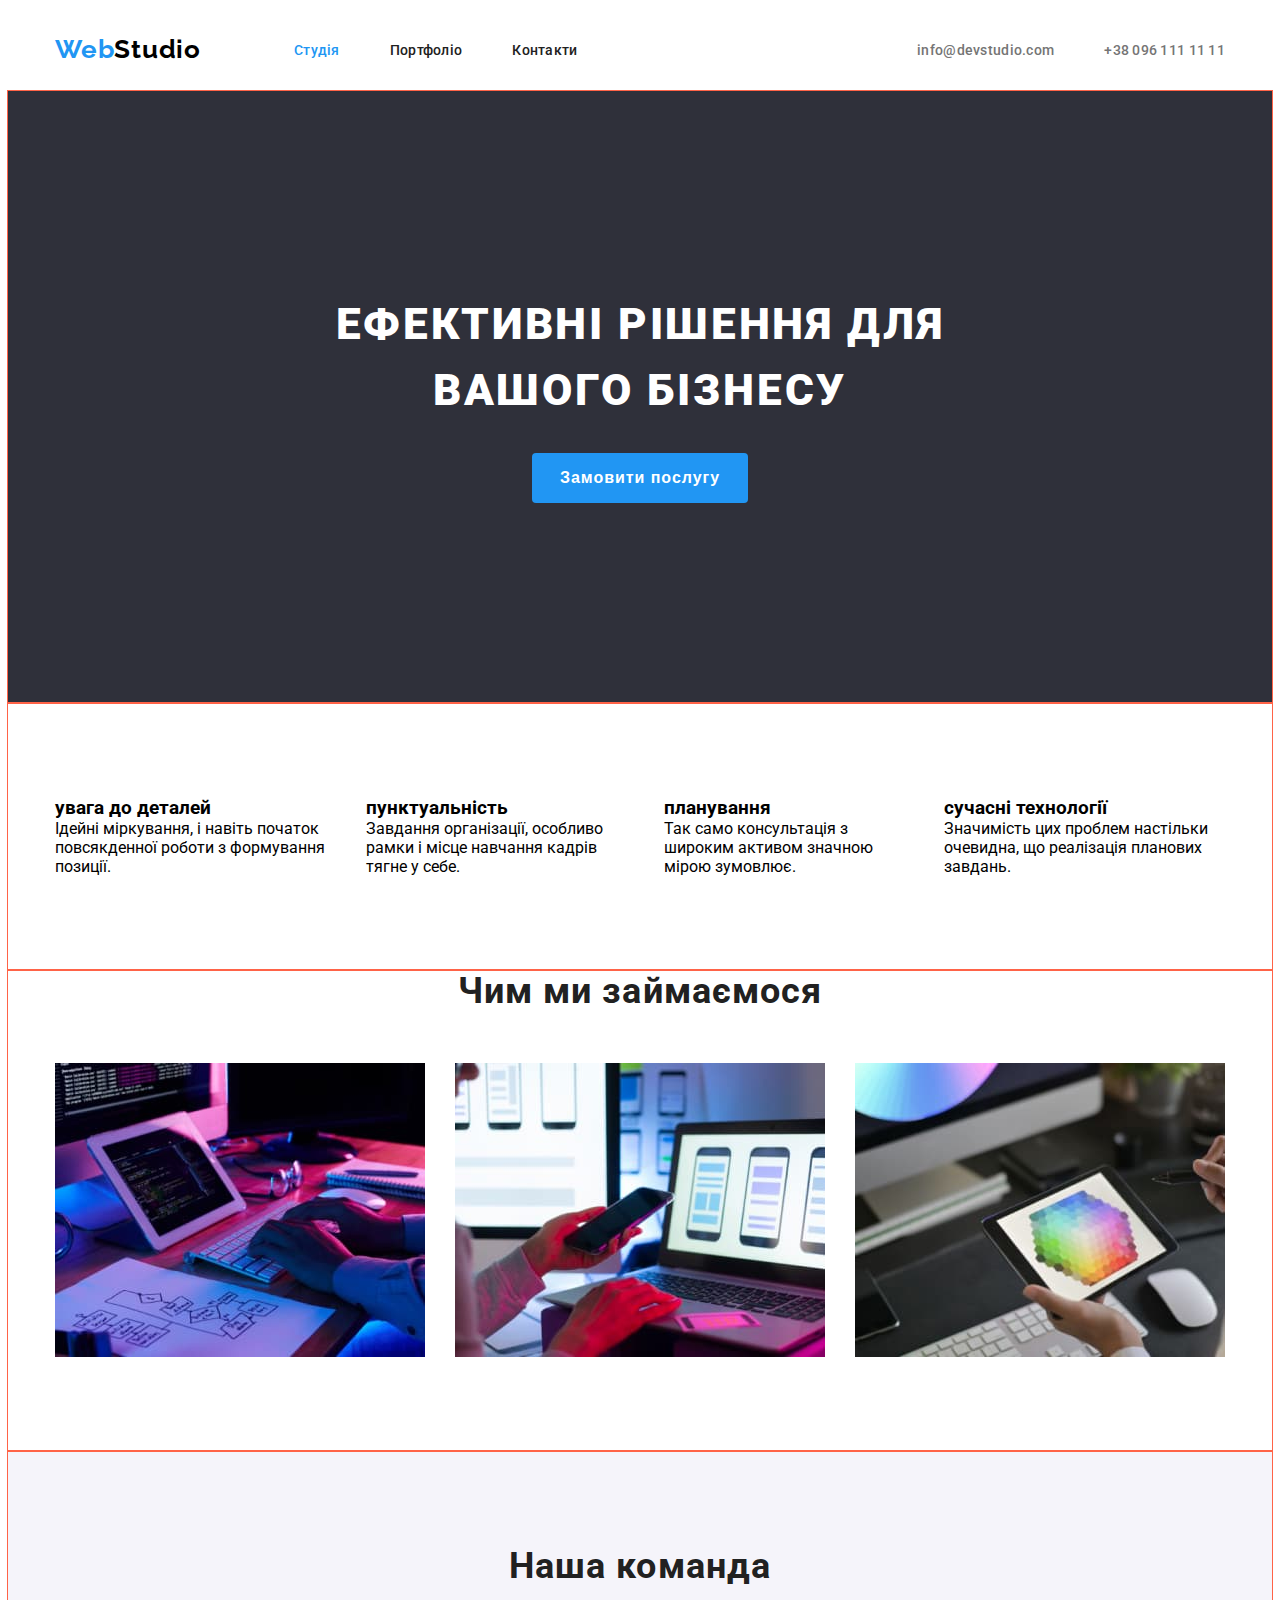
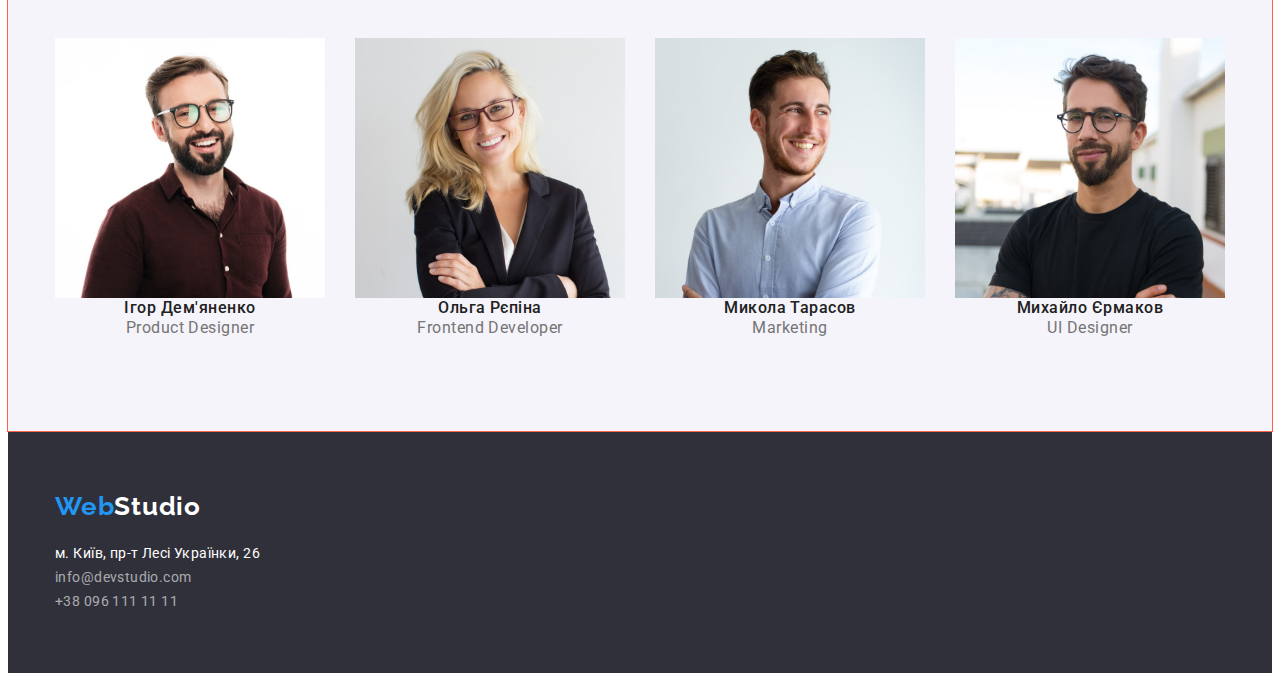
==== index.html @ 8aa102b3 "first" ====
<!DOCTYPE html>
<html lang="uk">
  <head>
    <meta charset="UTF-8" />
    <meta http-equiv="X-UA-Compatible" content="IE=edge" />
    <meta name="viewport" content="width=device-width, initial-scale=1.0" />
    <title>Studio</title>
    <style>
      @import url('https://fonts.googleapis.com/css2?family=Raleway:wght@700&family=Roboto:wght@400;500;700;900&display=swap');
    </style>
    <link rel="stylesheet" href="./css/style.css" />
  </head>
  <body>
    <header>
      <div class="container upper-flex-container">
        <nav class="navigation">
          <a class="logo-header" href="./test.html" lang="en"
            ><span class="logo-nav">Web</span>Studio</a
          >
          <ul class="nav-list">
            <li class="nav-items"><a class="nav-link active" href="./test.html">Студія</a></li>
            <li class="nav-items"><a class="nav-link" href="./portfolio.html">Портфоліо</a></li>
            <li class="nav-items"><a class="nav-link" href="">Контакти</a></li>
          </ul>
        </nav>

        <address class="addres-upper">
          <ul class="addres-list-upper">
            <li class="addres-items-upper">
              <a class="addres-link-upper" href="mailto:info@devstudio.com">info@devstudio.com</a>
            </li>
            <li class="addres-items-upper">
              <a class="addres-link-upper" href="tel:+380961111111">+38 096 111 11 11</a>
            </li>
          </ul>
        </address>
      </div>
    </header>

    <!-- HERO -->
    <main>
      <section class="section-hero">
        <div class="container">
          <h1 class="hero-title">Ефективні рішення для вашого бізнесу</h1>
          <button class="hero-btn" type="button">Замовити послугу</button>
        </div>
      </section>

      <!-- BENEFITS -->
      <section class="section-benefits">
        <div class="container">
          <h2 class="hidden-title">наші переваги</h2>
          <ul class="benefits-list">
            <li class="benefits-items">
              <h3 class="benefits-header">увага до деталей</h3>
              <p class="benfits-txt">
                Ідейні міркування, і навіть початок повсякденної роботи з формування позиції.
              </p>
            </li>
            <li class="benefits-items">
              <h3 class="benefits-header">пунктуальність</h3>
              <p class="benfits-txt">
                Завдання організації, особливо рамки і місце навчання кадрів тягне у себе.
              </p>
            </li>
            <li class="benefits-items">
              <h3 class="benefits-header">планування</h3>
              <p class="benfits-txt">
                Так само консультація з широким активом значною мірою зумовлює.
              </p>
            </li>
            <li class="benefits-items">
              <h3 class="benefits-header">сучасні технології</h3>
              <p class="benfits-txt">
                Значимість цих проблем настільки очевидна, що реалізація планових завдань.
              </p>
            </li>
          </ul>
        </div>
      </section>

      <!-- ACTIVITY -->
      <section class="section-activity">
        <div class="container">
          <h2 class="activity-header">Чим ми займаємося</h2>
          <ul class="activity-list">
            <li class="activity-items">
              <img class="activity-img" src="./img/pic1.1.jpg" alt="keyboard" width="370" />
            </li>
            <li class="activity-items">
              <img class="activity-img" src="./img/pic2.1.jpg" alt="phone" width="370" />
            </li>
            <li class="activity-items">
              <img class="activity-img" src="./img/pic3.1.jpg" alt="tablet" width="370" />
            </li>
          </ul>
        </div>
      </section>

      <!-- TEAM -->
      <section class="section-team">
        <div class="container">
          <h2 class="team-header">Наша команда</h2>
          <ul class="team-list">
            <li class="team-items">
              <img class="team-img" src="./img/human1.jpg" alt="Product Designer" width="270" />
              <h3 class="team-subheader">Ігор Дем'яненко</h3>
              <p class="team-txt" lang="en">Product Designer</p>
            </li>
            <li class="team-items">
              <img class="team-img" src="./img/human2.jpg" alt="Frontend Developer" width="270" />
              <h3 class="team-subheader">Ольга Рєпіна</h3>
              <p class="team-txt" lang="en">Frontend Developer</p>
            </li>
            <li class="team-items">
              <img class="team-img" src="./img/human3.jpg" alt="Marketing" width="270" />
              <h3 class="team-subheader">Микола Тарасов</h3>
              <p class="team-txt" lang="en">Marketing</p>
            </li>
            <li class="team-items">
              <img class="team-img" src="./img/human4.jpg" alt="UI Designer" width="270" />
              <h3 class="team-subheader">Михайло Єрмаков</h3>
              <p class="team-txt" lang="en">UI Designer</p>
            </li>
          </ul>
        </div>
      </section>
    </main>
    
    <!-- FOOTER -->
    <footer class="footer">
      <div class="container">
        <a class="logo-footer" href="./index.html" lang="en"
          ><span class="logo-lower">Web</span>Studio</a
        >
        <address class="footer-addres">
          <p class="footer-addres-lower">м. Київ, пр-т Лесі Українки, 26</p>
          <ul class="footer-addres-list">
            <li class="footer-addres-items">
              <a class="footer-addres-link" href="mailto:info@devstudio.com">info@devstudio.com</a>
            </li>
            <li class="footer-addres-items">
              <a class="footer-addres-link" href="tel:+380961111111">+38 096 111 11 11</a>
            </li>
          </ul>
        </address>
      </div>
    </footer>
  </body>
</html>
---- css/style.css ----
html {
    box-sizing: border-box;
}
*,
*::before,
*::after {
    box-sizing: border-box;
}
h1,h2,h3,h4,h5,h6,p {
    margin: 0;
}


body {
    font-family: Roboto, sans-serif;
    font-style: normal;

}

ul {
    list-style-type: none;
    margin: 0;
    padding: 0;
}
button {
    margin: 0;
    padding: 0;
}
section {
    outline: 1px solid tomato;
}


:root {
    --main-color: #2196F3;
    --upper-logo-color: #000000;
    --sub-text-color: #757575;
    --main-text-color: #212121;
    --bg-main-color: #2F303A;
    --footer-addres-color: rgba(255, 255, 255, 0.6);
    --white-main-color: #ffffff;
    --bg-team-color: #F5F4FA;
}


.container {
    width: 1200px;
    padding-right: 15px;
    padding-left: 15px;
    margin-left: auto;
    margin-right: auto;
}


.hidden-title {
    position: absolute;
    width: 1px;
    height: 1px;
    margin: -1px;
    border: 0;
    padding: 0;
    white-space: nowrap;
    clip-path: inset(100%);
    clip: rect(0 0 0 0);
    overflow: hidden;
}

/* HEADER */
.logo-header {
    font-family: Raleway, sans-serif;
    font-style: normal;
    font-weight: 700;
    font-size: 26px;
    line-height: 1.2;
    letter-spacing: 0.03em;
    color: var(--upper-logo-color);
    text-decoration: none;
}
.logo-nav {
    font-family: Raleway, sans-serif;
    color: var(--main-color);
}

.upper-flex-container {
    display: flex;
    align-items: center;
}

.navigation {
    display: flex;
    align-items: center;
}

.nav-list {
    margin-left: 93px;
    display: flex;
    gap: 50px;
}
.nav-items {
    padding-top: 32px;
    padding-bottom: 32px;
}
.nav-link {
    text-decoration: none;
    margin: 0;
    font-weight: 500;
    font-size: 14px;
    line-height: 1.2;
    letter-spacing: 0.02em;
    color: var(--main-text-color);
}
.nav-link:focus,
.nav-link:hover {
    color: var(--main-color);
}
.active {
    color: var(--main-color);
}

.addres-upper {
    margin-left: auto;
}
.addres-list-upper {
    display: flex;
    gap: 50px;
}
.addres-items-upper{
    padding-top: 32px;
    padding-bottom: 32px;
}
.addres-link-upper {
    text-decoration: none;
    font-style: normal;
    font-weight: 500;
    font-size: 14px;
    line-height: 1.2;
    letter-spacing: 0.02em;
    color: var(--sub-text-color);
}
.addres-link-upper:focus,
.addres-link-upper:hover{
    color: var(--main-color);
}

/* HERO */
.section-hero {
    padding-top: 200px;
    padding-bottom: 200px;
    text-align: center;
    background: var(--bg-main-color);
}
.hero-title {
    margin-left: auto;
    margin-right: auto;
    margin-bottom: 30px;
    width: 696px;
    font-weight: 900;
    font-size: 44px;
    line-height: 1.5;
    letter-spacing: 0.06em;
    text-transform: uppercase;
    color: var(--white-main-color);
}
.hero-btn:focus,
.hero-btn {
    width: 216px;
    height: 50px;
    background-color: var(--main-color);
    color: var(--white-main-color);
    font-weight: 700;
    font-size: 16px;
    line-height: 1.8;
    letter-spacing: 0.06em;
    border-radius: 4px;
    cursor: pointer;
    border: none;
}

/* benefits */
.section-benefits {
    padding-top: 94px;
    padding-bottom: 94px;
}
.benefits-list {
    display: flex;
    gap: 30px ;
}

/* activity */
.section-activity {
    padding-bottom: 94px;
    text-align: center;
}
.activity-header {
    margin-bottom: 50px;
    font-weight: 700;
    font-size: 36px;
    line-height: 1.2;
    letter-spacing: 0.03em;
    color: var(--main-text-color);
}
.activity-list {
    display: flex;
    gap: 30px;
}
.activity-img{
    display: block;
    width: 100%;
    height: auto;
}


/* team */
.section-team {
    padding-top: 94px;
    padding-bottom: 94px;
    background-color: var(--bg-team-color);
}
.team-header {
    margin-bottom: 50px;
    text-align: center;
    font-weight: 700;
    font-size: 36px;
    line-height: 1.2;
    letter-spacing: 0.03em;
    color: var(--main-text-color);
}
.team-list {
    display: flex;
    gap: 30px;
}
.team-items {
    text-align: center;
}
.team-subheader {
    font-weight: 500;
    font-size: 16px;
    line-height: 1.2;
    letter-spacing: 0.03em;
    color: var(--main-text-color);
}
.team-txt {
    font-weight: 400;
    font-size: 16px;
    line-height: 1.2;
    letter-spacing: 0.03em;
    color: var(--sub-text-color);
}
.team-img {
    display: block;
    width: 100%;
    height: auto;
}

/* footer */
.footer {
    padding-top: 60px;
    padding-bottom: 60px;
    background: var(--bg-main-color);
}
.logo-footer {
    display: inline-block;
    margin-bottom: 20px;
    font-family: Raleway, sans-serif;
    font-style: normal;
    font-weight: 700;
    font-size: 26px;
    line-height: 1.2;
    letter-spacing: 0.03em;
    color: var(--white-main-color);
    text-decoration: none;
}
.logo-lower {
    font-family: Raleway, sans-serif;
    color: var(--main-color);
}
.footer-addres-lower {
    font-style: normal;
    font-weight: 400;
    font-size: 14px;
    line-height: 1.7;
    letter-spacing: 0.03em;
    color: var(--white-main-color);
}
.footer-addres-lower:focus
.footer-addres-lower:hover{
    color: var(--main-color);
}

.footer-addres-link {
    font-style: normal;
    text-decoration: none;
    font-weight: 400;
    font-size: 14px;
    line-height: 1.7;
    letter-spacing: 0.03em;
    color: var(--footer-addres-color);
}
.footer-addres-link:focus,
.footer-addres-link:hover{
    color: var(--main-color);
}


/* PORTFOLIO */
.section-portfolio {
    padding-top: 94px;
    padding-bottom: 94px;
}
/* BTN */
.btn-list {
    margin-bottom: 34px;
    display: flex;
    justify-content: center;
    gap: 8px;
}
.btn {
    padding: 6px 22px 6px 22px;
    background: var(--bg-team-color);
    border-radius: 4px;
    border: none;
    cursor: pointer;
    font-weight: 500;
    font-size: 16px;
    line-height: 1.6;
    text-align: center;
    letter-spacing: 0.03em;
    color: var(--main-text-color);
}
.btn:focus,
.btn:hover {
    background: var(--main-color);
    color: var(--white-main-color);
}
/* CARDS */
.cards-list {
    display: flex;
    gap: 30px;
    flex-wrap: wrap;
}
.cards-items {
    text-align: center;
    width: 370px;
}
.cards-img {
    display: block;
    width: 100%;
    height: auto;
}
.cards-header {
    font-weight: 700;
    font-size: 18px;
    line-height: 2;
    letter-spacing: 0.06em;
    color: var(--main-text-color)
}
.cards-txt {
    font-weight: 400;
    font-size: 16px;
    line-height: 1.8;
    letter-spacing: 0.03em;
    color: var(--sub-text-color);
}
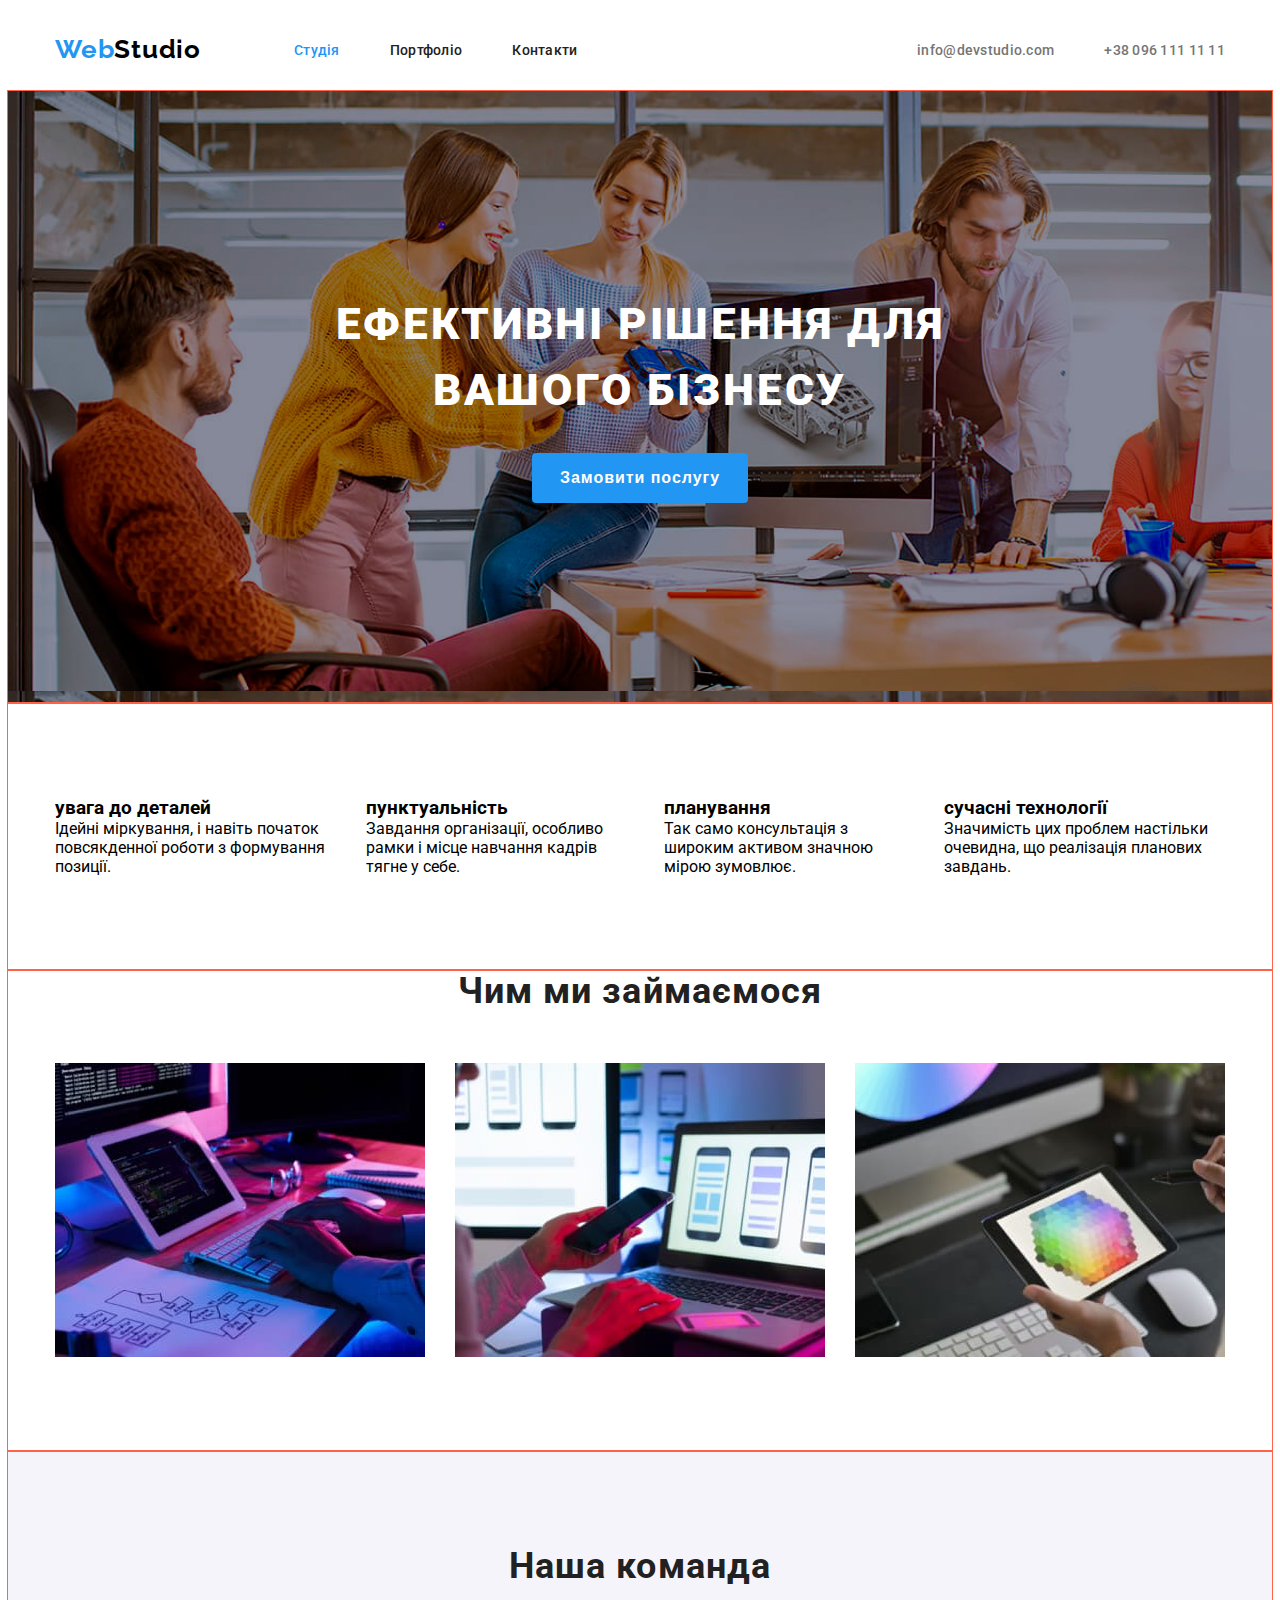
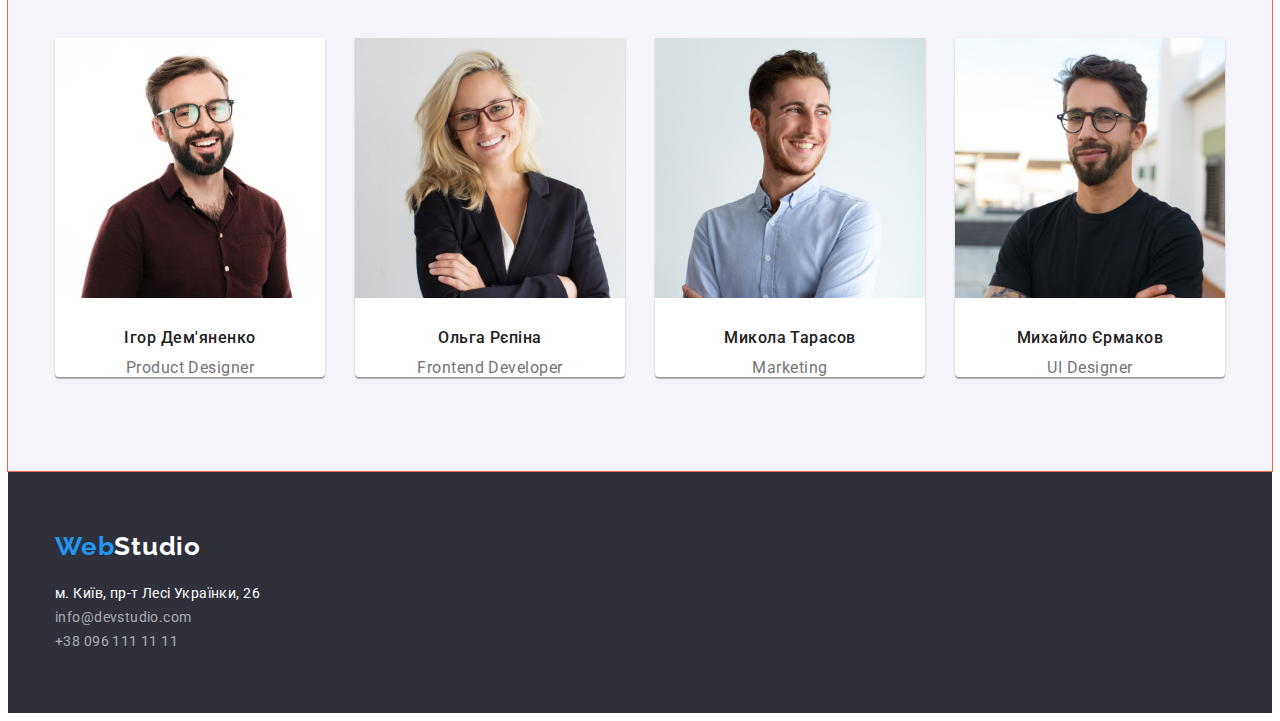
==== commit 6a9c5162: "wrapper" ====
--- a/index.html
+++ b/index.html
@@ -104,29 +104,37 @@
           <ul class="team-list">
             <li class="team-items">
               <img class="team-img" src="./img/human1.jpg" alt="Product Designer" width="270" />
-              <h3 class="team-subheader">Ігор Дем'яненко</h3>
-              <p class="team-txt" lang="en">Product Designer</p>
+              <div class="team-wrapper">
+                <h3 class="team-subheader">Ігор Дем'яненко</h3>
+                <p class="team-txt" lang="en">Product Designer</p>
+              </div>
             </li>
             <li class="team-items">
               <img class="team-img" src="./img/human2.jpg" alt="Frontend Developer" width="270" />
-              <h3 class="team-subheader">Ольга Рєпіна</h3>
-              <p class="team-txt" lang="en">Frontend Developer</p>
+              <div class="team-wrapper">
+                <h3 class="team-subheader">Ольга Рєпіна</h3>
+                <p class="team-txt" lang="en">Frontend Developer</p>
+              </div>
             </li>
             <li class="team-items">
               <img class="team-img" src="./img/human3.jpg" alt="Marketing" width="270" />
-              <h3 class="team-subheader">Микола Тарасов</h3>
-              <p class="team-txt" lang="en">Marketing</p>
+              <div class="team-wrapper">
+                <h3 class="team-subheader">Микола Тарасов</h3>
+                <p class="team-txt" lang="en">Marketing</p>
+              </div>
             </li>
             <li class="team-items">
               <img class="team-img" src="./img/human4.jpg" alt="UI Designer" width="270" />
-              <h3 class="team-subheader">Михайло Єрмаков</h3>
-              <p class="team-txt" lang="en">UI Designer</p>
+              <div class="team-wrapper">
+                <h3 class="team-subheader">Михайло Єрмаков</h3>
+                <p class="team-txt" lang="en">UI Designer</p>
+              </div>
             </li>
           </ul>
         </div>
       </section>
     </main>
-    
+
     <!-- FOOTER -->
     <footer class="footer">
       <div class="container">
--- a/css/style.css
+++ b/css/style.css
@@ -40,6 +40,7 @@
     --footer-addres-color: rgba(255, 255, 255, 0.6);
     --white-main-color: #ffffff;
     --bg-team-color: #F5F4FA;
+    --hero-bg-color: #C4C4C4;
 }
 
 
@@ -147,7 +148,8 @@
     padding-top: 200px;
     padding-bottom: 200px;
     text-align: center;
-    background: var(--bg-main-color);
+    background: url(../img/mainBg.jpg);
+    background-color: var(--hero-bg-color);
 }
 .hero-title {
     margin-left: auto;
@@ -229,8 +231,16 @@
     display: flex;
     gap: 30px;
 }
+.team-wrapper {
+    padding-top: 30px;
+}
 .team-items {
-    text-align: center;
+    border-radius: 0px 0px 4px 4px;
+    box-shadow: 0px 1px 3px rgba(0, 0, 0, 0.12),
+    0px 1px 1px rgba(0, 0, 0, 0.14),
+    0px 2px 1px rgba(0, 0, 0, 0.2);
+    text-align: center;
+    background: var(--white-main-color);
 }
 .team-subheader {
     font-weight: 500;
@@ -240,6 +250,7 @@
     color: var(--main-text-color);
 }
 .team-txt {
+    margin-top: 10px;
     font-weight: 400;
     font-size: 16px;
     line-height: 1.2;
@@ -339,8 +350,12 @@
     flex-wrap: wrap;
 }
 .cards-items {
+    border: 1px solid #EEEEEE;
     text-align: center;
     width: 370px;
+}
+.cards-wrapper {
+    padding-top: 20px;
 }
 .cards-img {
     display: block;
@@ -355,6 +370,7 @@
     color: var(--main-text-color)
 }
 .cards-txt {
+    margin-top: 4px;
     font-weight: 400;
     font-size: 16px;
     line-height: 1.8;
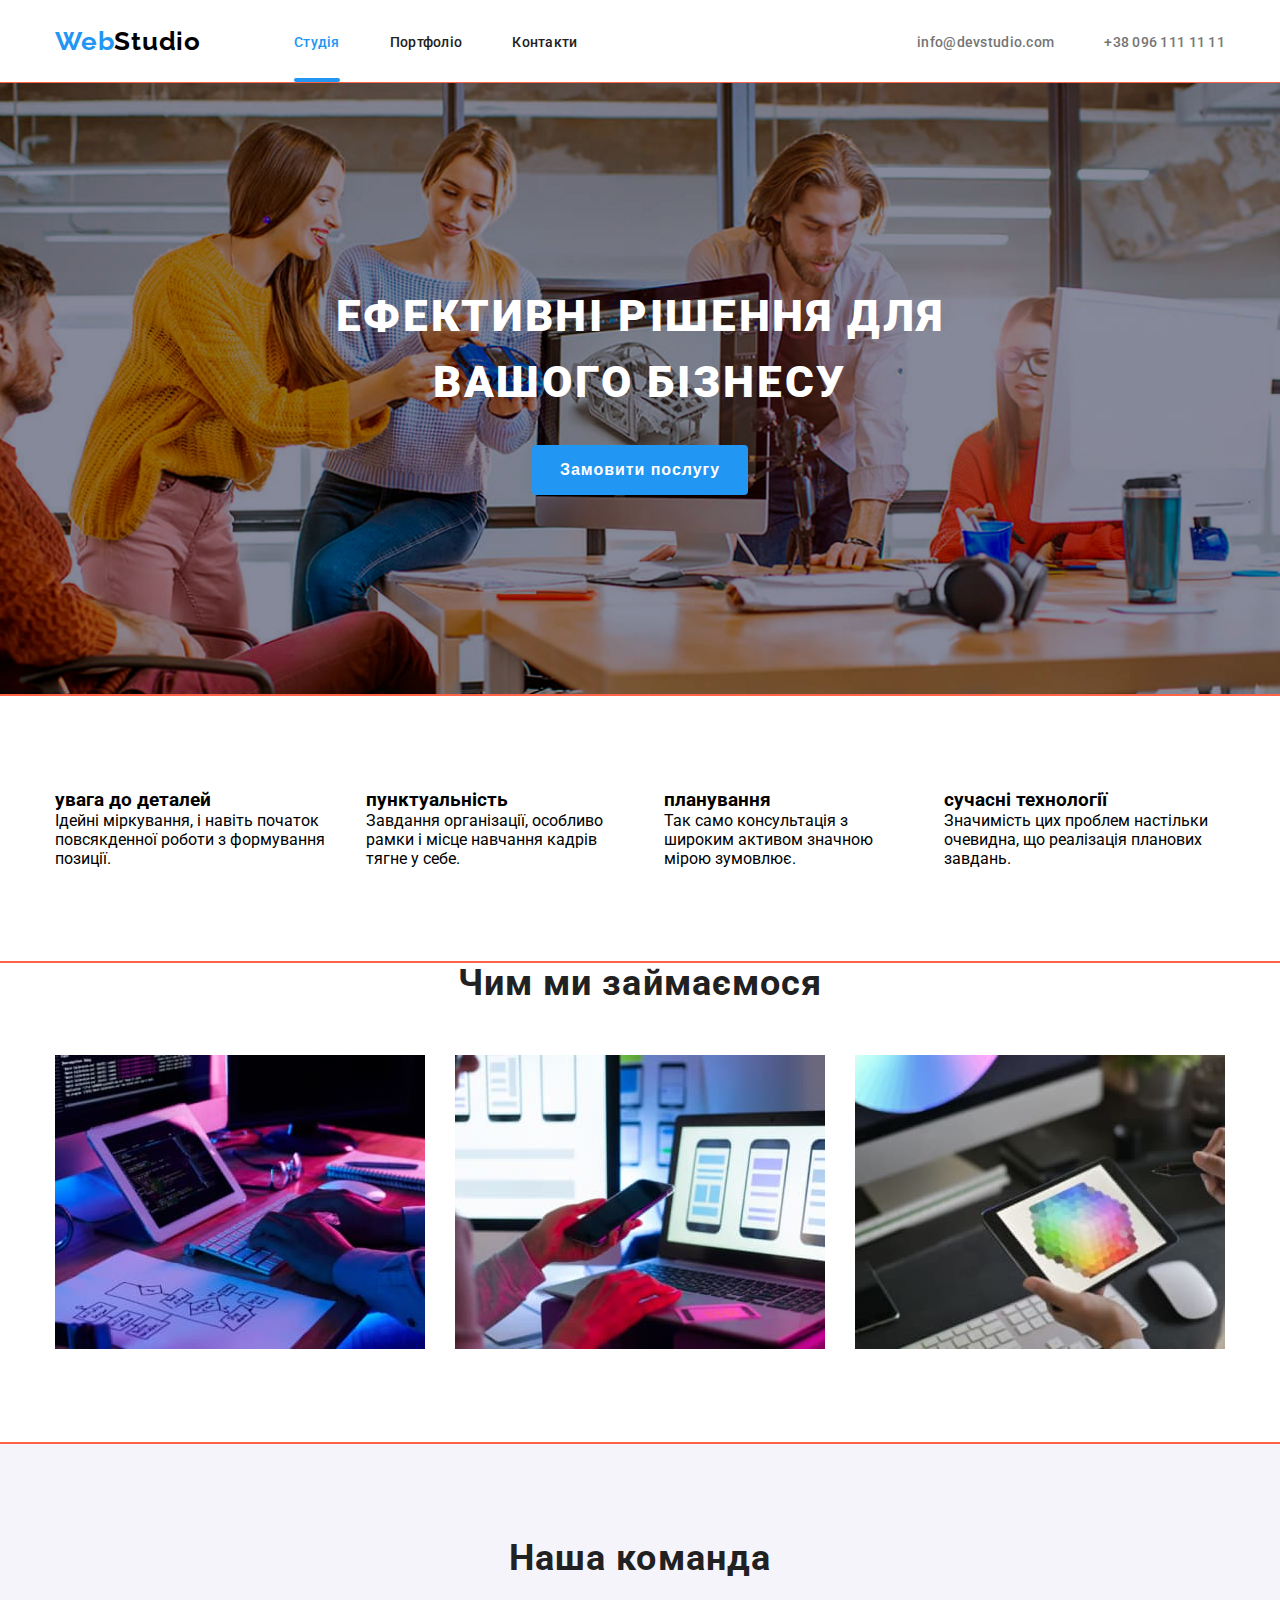
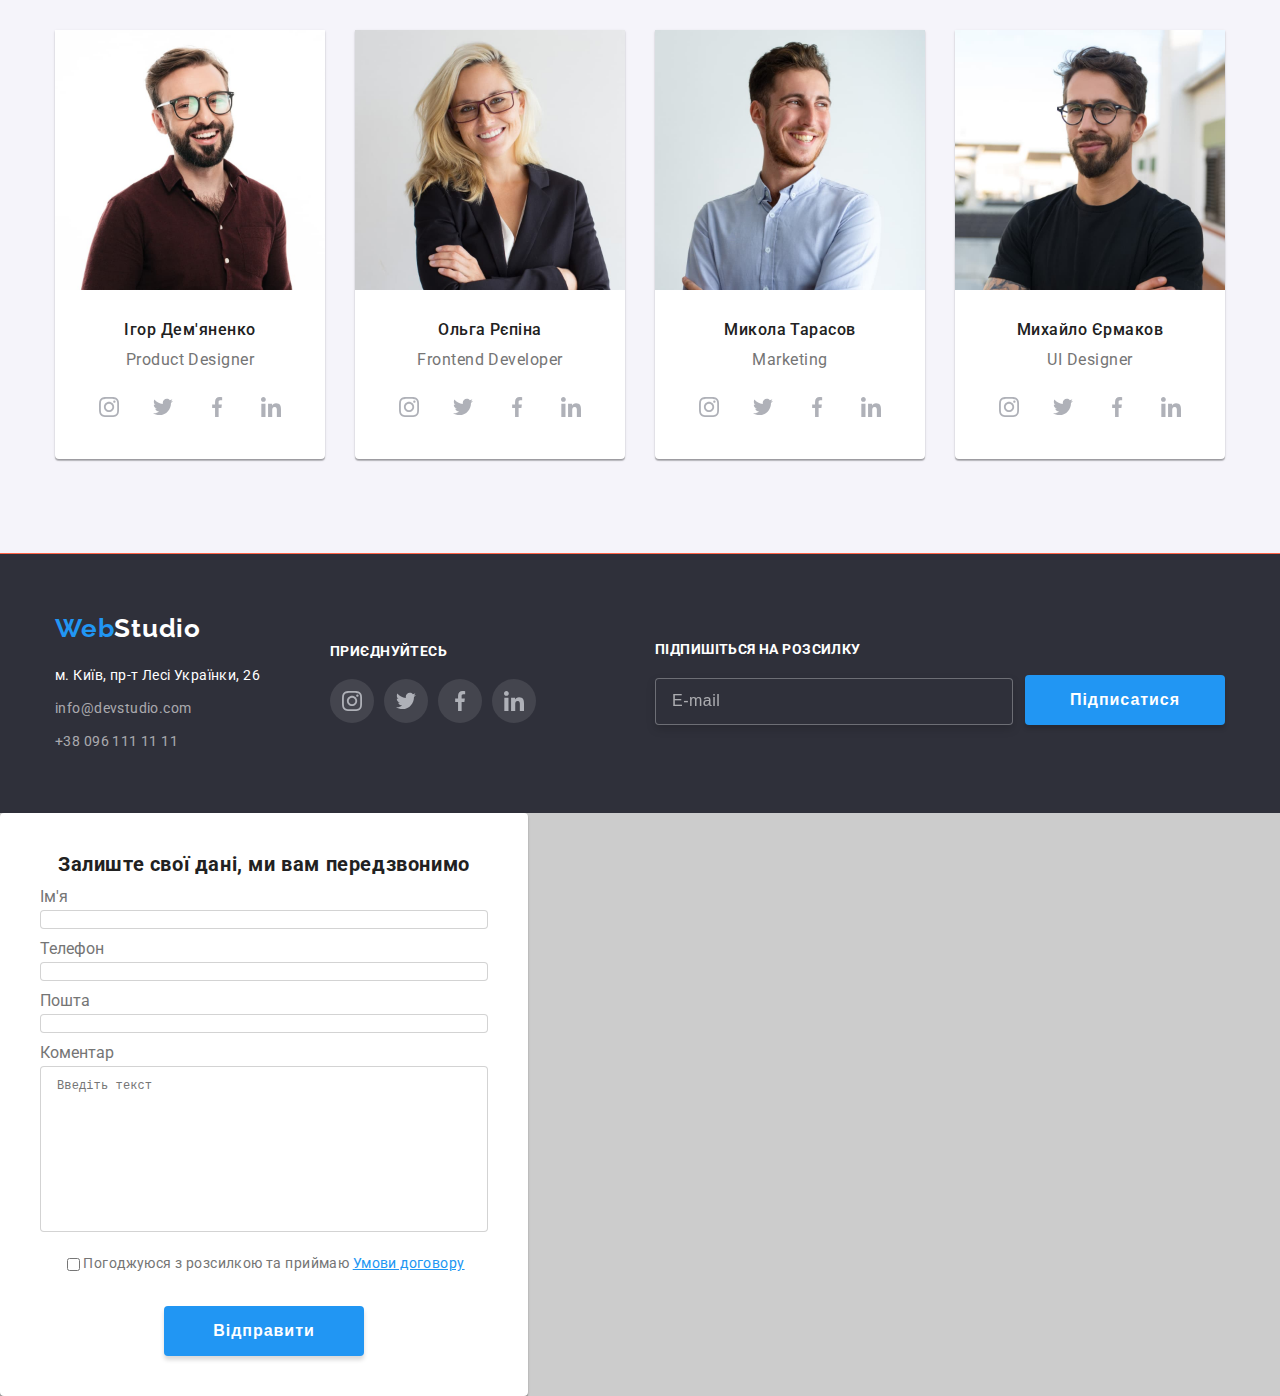
==== commit 04d16372: "svg" ====
--- a/index.html
+++ b/index.html
@@ -40,7 +40,7 @@
     <!-- HERO -->
     <main>
       <section class="section-hero">
-        <div class="container">
+        <div class="container-hero container">
           <h1 class="hero-title">Ефективні рішення для вашого бізнесу</h1>
           <button class="hero-btn" type="button">Замовити послугу</button>
         </div>
@@ -107,6 +107,36 @@
               <div class="team-wrapper">
                 <h3 class="team-subheader">Ігор Дем'яненко</h3>
                 <p class="team-txt" lang="en">Product Designer</p>
+                <ul class="team-icon-list">
+                  <li class="icon-items">
+                    <a class="icon-linck" href="">
+                      <svg class="icon-svg">
+                        <use href="./img/symbol-defs.svg#icon-instagram-1"></use>
+                      </svg>
+                    </a>
+                  </li>
+                  <li class="icon-items">
+                    <a class="icon-linck" href="">
+                      <svg class="icon-svg">
+                        <use href="./img/symbol-defs.svg#icon-twitter-1"></use>
+                      </svg>
+                    </a>
+                  </li>
+                  <li class="icon-items">
+                    <a class="icon-linck" href="">
+                      <svg class="icon-svg">
+                        <use href="./img/symbol-defs.svg#icon-facebook-1"></use>
+                      </svg>
+                    </a>
+                  </li>
+                  <li class="icon-items">
+                    <a class="icon-linck" href="">
+                      <svg class="icon-svg">
+                        <use href="./img/symbol-defs.svg#icon-linkedin-1"></use>
+                      </svg>
+                    </a>
+                  </li>
+                </ul>
               </div>
             </li>
             <li class="team-items">
@@ -114,6 +144,36 @@
               <div class="team-wrapper">
                 <h3 class="team-subheader">Ольга Рєпіна</h3>
                 <p class="team-txt" lang="en">Frontend Developer</p>
+                <ul class="team-icon-list">
+                  <li class="icon-items">
+                    <a class="icon-linck" href="">
+                      <svg class="icon-svg">
+                        <use href="./img/symbol-defs.svg#icon-instagram-1"></use>
+                      </svg>
+                    </a>
+                  </li>
+                  <li class="icon-items">
+                    <a class="icon-linck" href="">
+                      <svg class="icon-svg">
+                        <use href="./img/symbol-defs.svg#icon-twitter-1"></use>
+                      </svg>
+                    </a>
+                  </li>
+                  <li class="icon-items">
+                    <a class="icon-linck" href="">
+                      <svg class="icon-svg">
+                        <use href="./img/symbol-defs.svg#icon-facebook-1"></use>
+                      </svg>
+                    </a>
+                  </li>
+                  <li class="icon-items">
+                    <a class="icon-linck" href="">
+                      <svg class="icon-svg">
+                        <use href="./img/symbol-defs.svg#icon-linkedin-1"></use>
+                      </svg>
+                    </a>
+                  </li>
+                </ul>
               </div>
             </li>
             <li class="team-items">
@@ -121,6 +181,36 @@
               <div class="team-wrapper">
                 <h3 class="team-subheader">Микола Тарасов</h3>
                 <p class="team-txt" lang="en">Marketing</p>
+                <ul class="team-icon-list">
+                  <li class="icon-items">
+                    <a class="icon-linck" href="">
+                      <svg class="icon-svg">
+                        <use href="./img/symbol-defs.svg#icon-instagram-1"></use>
+                      </svg>
+                    </a>
+                  </li>
+                  <li class="icon-items">
+                    <a class="icon-linck" href="">
+                      <svg class="icon-svg">
+                        <use href="./img/symbol-defs.svg#icon-twitter-1"></use>
+                      </svg>
+                    </a>
+                  </li>
+                  <li class="icon-items">
+                    <a class="icon-linck" href="">
+                      <svg class="icon-svg">
+                        <use href="./img/symbol-defs.svg#icon-facebook-1"></use>
+                      </svg>
+                    </a>
+                  </li>
+                  <li class="icon-items">
+                    <a class="icon-linck" href="">
+                      <svg class="icon-svg">
+                        <use href="./img/symbol-defs.svg#icon-linkedin-1"></use>
+                      </svg>
+                    </a>
+                  </li>
+                </ul>
               </div>
             </li>
             <li class="team-items">
@@ -128,6 +218,36 @@
               <div class="team-wrapper">
                 <h3 class="team-subheader">Михайло Єрмаков</h3>
                 <p class="team-txt" lang="en">UI Designer</p>
+                <ul class="team-icon-list">
+                  <li class="icon-items">
+                    <a class="icon-linck" href="">
+                      <svg class="icon-svg">
+                        <use href="./img/symbol-defs.svg#icon-instagram-1"></use>
+                      </svg>
+                    </a>
+                  </li>
+                  <li class="icon-items">
+                    <a class="icon-linck" href="">
+                      <svg class="icon-svg">
+                        <use href="./img/symbol-defs.svg#icon-twitter-1"></use>
+                      </svg>
+                    </a>
+                  </li>
+                  <li class="icon-items">
+                    <a class="icon-linck" href="">
+                      <svg class="icon-svg">
+                        <use href="./img/symbol-defs.svg#icon-facebook-1"></use>
+                      </svg>
+                    </a>
+                  </li>
+                  <li class="icon-items">
+                    <a class="icon-linck" href="">
+                      <svg class="icon-svg">
+                        <use href="./img/symbol-defs.svg#icon-linkedin-1"></use>
+                      </svg>
+                    </a>
+                  </li>
+                </ul>
               </div>
             </li>
           </ul>
@@ -137,22 +257,112 @@
 
     <!-- FOOTER -->
     <footer class="footer">
-      <div class="container">
-        <a class="logo-footer" href="./index.html" lang="en"
-          ><span class="logo-lower">Web</span>Studio</a
-        >
-        <address class="footer-addres">
-          <p class="footer-addres-lower">м. Київ, пр-т Лесі Українки, 26</p>
-          <ul class="footer-addres-list">
-            <li class="footer-addres-items">
-              <a class="footer-addres-link" href="mailto:info@devstudio.com">info@devstudio.com</a>
-            </li>
-            <li class="footer-addres-items">
-              <a class="footer-addres-link" href="tel:+380961111111">+38 096 111 11 11</a>
-            </li>
-          </ul>
-        </address>
+      <div class="container footer-container">
+        <div class="addres-wrapper">
+          <a class="logo-footer" href="./index.html" lang="en"
+            ><span class="logo-lower">Web</span>Studio</a
+          >
+          <address class="footer-addres">
+            <p class="footer-addres-lower">м. Київ, пр-т Лесі Українки, 26</p>
+            <ul class="footer-addres-list">
+              <li class="footer-addres-items">
+                <a class="footer-addres-link" href="mailto:info@devstudio.com"
+                  >info@devstudio.com</a
+                >
+              </li>
+              <li class="footer-addres-items">
+                <a class="footer-addres-link" href="tel:+380961111111">+38 096 111 11 11</a>
+              </li>
+            </ul>
+          </address>
+        </div>
+
+        <div class="social-wrapper">
+          <p class="social-header">приєднуйтесь</p>
+          <ul class="icon-list">
+            <li class="icon-items">
+              <a class="icon-linck" href="">
+                <svg class="icon-svg">
+                  <use href="./img/symbol-defs.svg#icon-instagram-1"></use>
+                </svg>
+              </a>
+            </li>
+            <li class="icon-items">
+              <a class="icon-linck" href="">
+                <svg class="icon-svg">
+                  <use href="./img/symbol-defs.svg#icon-twitter-1"></use>
+                </svg>
+              </a>
+            </li>
+            <li class="icon-items">
+              <a class="icon-linck" href="">
+                <svg class="icon-svg">
+                  <use href="./img/symbol-defs.svg#icon-facebook-1"></use>
+                </svg>
+              </a>
+            </li>
+            <li class="icon-items">
+              <a class="icon-linck" href="">
+                <svg class="icon-svg">
+                  <use href="./img/symbol-defs.svg#icon-linkedin-1"></use>
+                </svg>
+              </a>
+            </li>
+          </ul>
+        </div>
+
+        <div class="form-wrapper">
+          <div class="modal-mail block">
+            <label class="label-form" for="mail">Підпишіться на розсилку</label>
+            <input class="input-form" type="email" name="mail" id="mail" placeholder="E-mail" />
+          </div>
+          <button class="form-btn" type="submit">Підписатися</button>
+        </div>
       </div>
     </footer>
+
+    <!-- MODAL -->
+    <div class="backdrop">
+      <div class="modal-wrapper">
+        <h2 class="modal-header">Залиште свої дані, ми вам передзвонимо</h2>
+        <form class="modal-form">
+          <div class="modal-name block">
+            <label class="label" for="name">Ім'я</label>
+            <input class="input" type="text" name="name" id="name" placeholder="" />
+          </div>
+
+          <div class="modal-tell block">
+            <label class="label" for="tel">Телефон</label>
+            <input class="input" type="tel" name="tel" id="tel" placeholder="" />
+          </div>
+
+          <div class="modal-mail block">
+            <label class="label" for="mail">Пошта</label>
+            <input class="input" type="email" name="mail" id="mail" placeholder="" />
+          </div>
+
+          <div class="modal-textarea block">
+            <label class="label" for="comment">Коментар</label>
+            <textarea
+              class="textarea"
+              name="comment"
+              id="comment"
+              rows="10"
+              placeholder="Введіть текст"
+            ></textarea>
+          </div>
+
+          <div class="modal-checkbox">
+            <input type="checkbox" name="policy" id="policy" />
+            <label class="label-checkbox" for="policy"
+              >Погоджуюся з розсилкою та приймаю
+              <span class="checkbox-span">Умови договору</span></label
+            >
+          </div>
+
+          <button class="modal-btn" type="submit">Відправити</button>
+        </form>
+      </div>
+    </div>
   </body>
 </html>
--- a/css/style.css
+++ b/css/style.css
@@ -1,384 +1,668 @@
 html {
-    box-sizing: border-box;
-}
+  box-sizing: border-box;
+}
+
 *,
 *::before,
 *::after {
-    box-sizing: border-box;
-}
-h1,h2,h3,h4,h5,h6,p {
-    margin: 0;
+  box-sizing: border-box;
+}
+
+h1,
+h2,
+h3,
+h4,
+h5,
+h6,
+p {
+  margin: 0;
 }
 
 
 body {
-    font-family: Roboto, sans-serif;
-    font-style: normal;
+  font-family: Roboto, sans-serif;
+  font-style: normal;
+  margin: 0;
 
 }
 
 ul {
-    list-style-type: none;
-    margin: 0;
-    padding: 0;
-}
+  list-style-type: none;
+  margin: 0;
+  padding: 0;
+}
+
 button {
-    margin: 0;
-    padding: 0;
-}
+  margin: 0;
+  padding: 0;
+}
+
 section {
-    outline: 1px solid tomato;
+  outline: 1px solid tomato;
 }
 
 
 :root {
-    --main-color: #2196F3;
-    --upper-logo-color: #000000;
-    --sub-text-color: #757575;
-    --main-text-color: #212121;
-    --bg-main-color: #2F303A;
-    --footer-addres-color: rgba(255, 255, 255, 0.6);
-    --white-main-color: #ffffff;
-    --bg-team-color: #F5F4FA;
-    --hero-bg-color: #C4C4C4;
+  --main-color: #2196F3;
+  --upper-logo-color: #000000;
+  --sub-text-color: #757575;
+  --main-text-color: #212121;
+  --bg-main-color: #2F303A;
+  --footer-addres-color: rgba(255, 255, 255, 0.6);
+  --white-main-color: #ffffff;
+  --bg-team-color: #F5F4FA;
+  --hero-bg-color: #C4C4C4;
+  --backdrop-bg-color: rgba(0, 0, 0, 0.2);
+  --hover-btn-color: #188CE8;
+  --icon-colr: #afb1b8;
+  --footer-bg-svg: rgba(255, 255, 255, 0.1);
 }
 
 
 .container {
-    width: 1200px;
-    padding-right: 15px;
-    padding-left: 15px;
-    margin-left: auto;
-    margin-right: auto;
+  width: 1200px;
+  padding-right: 15px;
+  padding-left: 15px;
+  margin-left: auto;
+  margin-right: auto;
 }
 
 
 .hidden-title {
-    position: absolute;
-    width: 1px;
-    height: 1px;
-    margin: -1px;
-    border: 0;
-    padding: 0;
-    white-space: nowrap;
-    clip-path: inset(100%);
-    clip: rect(0 0 0 0);
-    overflow: hidden;
+  position: absolute;
+  width: 1px;
+  height: 1px;
+  margin: -1px;
+  border: 0;
+  padding: 0;
+  white-space: nowrap;
+  clip-path: inset(100%);
+  clip: rect(0 0 0 0);
+  overflow: hidden;
 }
 
 /* HEADER */
 .logo-header {
-    font-family: Raleway, sans-serif;
-    font-style: normal;
-    font-weight: 700;
-    font-size: 26px;
-    line-height: 1.2;
-    letter-spacing: 0.03em;
-    color: var(--upper-logo-color);
-    text-decoration: none;
-}
+  font-family: Raleway, sans-serif;
+  font-style: normal;
+  font-weight: 700;
+  font-size: 26px;
+  line-height: 1.2;
+  letter-spacing: 0.03em;
+  color: var(--upper-logo-color);
+  text-decoration: none;
+}
+
 .logo-nav {
-    font-family: Raleway, sans-serif;
-    color: var(--main-color);
+  font-family: Raleway, sans-serif;
+  color: var(--main-color);
 }
 
 .upper-flex-container {
-    display: flex;
-    align-items: center;
+  display: flex;
+  align-items: center;
 }
 
 .navigation {
-    display: flex;
-    align-items: center;
+  display: flex;
+  align-items: center;
 }
 
 .nav-list {
-    margin-left: 93px;
-    display: flex;
-    gap: 50px;
-}
-.nav-items {
-    padding-top: 32px;
-    padding-bottom: 32px;
-}
+  margin-left: 93px;
+  display: flex;
+  gap: 50px;
+}
+
 .nav-link {
-    text-decoration: none;
-    margin: 0;
-    font-weight: 500;
-    font-size: 14px;
-    line-height: 1.2;
-    letter-spacing: 0.02em;
-    color: var(--main-text-color);
-}
+  position: relative;
+  padding-top: 32px;
+  padding-bottom: 32px;
+  text-decoration: none;
+  margin: 0;
+  font-weight: 500;
+  font-size: 14px;
+  line-height: 1.2;
+  letter-spacing: 0.02em;
+  color: var(--main-text-color);
+}
+.active::before {
+  content:'';
+  position: absolute;
+  width: 100%;
+  height: 4px;
+  bottom: 0;
+  left: 0;
+  background: var(--main-color);
+  border-radius: 2px;
+}
+
 .nav-link:focus,
 .nav-link:hover {
-    color: var(--main-color);
-}
+  color: var(--main-color);
+}
+
 .active {
-    color: var(--main-color);
+  color: var(--main-color);
 }
 
 .addres-upper {
-    margin-left: auto;
-}
+  margin-left: auto;
+}
+
 .addres-list-upper {
-    display: flex;
-    gap: 50px;
-}
-.addres-items-upper{
-    padding-top: 32px;
-    padding-bottom: 32px;
-}
+  display: flex;
+  gap: 50px;
+}
+
+.addres-items-upper {
+  padding-top: 32px;
+  padding-bottom: 32px;
+}
+
 .addres-link-upper {
-    text-decoration: none;
-    font-style: normal;
-    font-weight: 500;
-    font-size: 14px;
-    line-height: 1.2;
-    letter-spacing: 0.02em;
-    color: var(--sub-text-color);
-}
+  text-decoration: none;
+  font-style: normal;
+  font-weight: 500;
+  font-size: 14px;
+  line-height: 1.2;
+  letter-spacing: 0.02em;
+  color: var(--sub-text-color);
+}
+
 .addres-link-upper:focus,
-.addres-link-upper:hover{
-    color: var(--main-color);
+.addres-link-upper:hover {
+  color: var(--main-color);
 }
 
 /* HERO */
-.section-hero {
-    padding-top: 200px;
-    padding-bottom: 200px;
-    text-align: center;
-    background: url(../img/mainBg.jpg);
-    background-color: var(--hero-bg-color);
-}
+.section-hero{
+  max-width: 1600px;
+  margin: 0 auto;
+  padding-top: 200px;
+  padding-bottom: 200px;
+  text-align: center;
+  background: url(../img/mainBg.jpg);
+  background-repeat: no-repeat;
+  background-position: center;
+  background-size: cover;
+  background-color: var(--hero-bg-color);
+}
+
 .hero-title {
-    margin-left: auto;
-    margin-right: auto;
-    margin-bottom: 30px;
-    width: 696px;
-    font-weight: 900;
-    font-size: 44px;
-    line-height: 1.5;
-    letter-spacing: 0.06em;
-    text-transform: uppercase;
-    color: var(--white-main-color);
-}
+  margin-left: auto;
+  margin-right: auto;
+  margin-bottom: 30px;
+  width: 696px;
+  font-weight: 900;
+  font-size: 44px;
+  line-height: 1.5;
+  letter-spacing: 0.06em;
+  text-transform: uppercase;
+  color: var(--white-main-color);
+}
+
 .hero-btn:focus,
+.hero-btn:hover {
+  background: var(--hover-btn-color);
+}
 .hero-btn {
-    width: 216px;
-    height: 50px;
-    background-color: var(--main-color);
-    color: var(--white-main-color);
-    font-weight: 700;
-    font-size: 16px;
-    line-height: 1.8;
-    letter-spacing: 0.06em;
-    border-radius: 4px;
-    cursor: pointer;
-    border: none;
+  width: 216px;
+  height: 50px;
+  background-color: var(--main-color);
+  color: var(--white-main-color);
+  font-weight: 700;
+  font-size: 16px;
+  line-height: 1.8;
+  letter-spacing: 0.06em;
+  border-radius: 4px;
+  cursor: pointer;
+  border: none;
 }
 
 /* benefits */
 .section-benefits {
-    padding-top: 94px;
-    padding-bottom: 94px;
-}
+  padding-top: 94px;
+  padding-bottom: 94px;
+}
+
 .benefits-list {
-    display: flex;
-    gap: 30px ;
+  display: flex;
+  gap: 30px;
 }
 
 /* activity */
 .section-activity {
-    padding-bottom: 94px;
-    text-align: center;
-}
+  padding-bottom: 94px;
+  text-align: center;
+}
+
 .activity-header {
-    margin-bottom: 50px;
-    font-weight: 700;
-    font-size: 36px;
-    line-height: 1.2;
-    letter-spacing: 0.03em;
-    color: var(--main-text-color);
-}
+  margin-bottom: 50px;
+  font-weight: 700;
+  font-size: 36px;
+  line-height: 1.2;
+  letter-spacing: 0.03em;
+  color: var(--main-text-color);
+}
+
 .activity-list {
-    display: flex;
-    gap: 30px;
-}
-.activity-img{
-    display: block;
-    width: 100%;
-    height: auto;
+  display: flex;
+  gap: 30px;
+}
+
+.activity-img {
+  display: block;
+  width: 100%;
+  height: auto;
 }
 
 
 /* team */
 .section-team {
-    padding-top: 94px;
-    padding-bottom: 94px;
-    background-color: var(--bg-team-color);
-}
+  padding-top: 94px;
+  padding-bottom: 94px;
+  background-color: var(--bg-team-color);
+}
+
 .team-header {
-    margin-bottom: 50px;
-    text-align: center;
-    font-weight: 700;
-    font-size: 36px;
-    line-height: 1.2;
-    letter-spacing: 0.03em;
-    color: var(--main-text-color);
-}
+  margin-bottom: 50px;
+  text-align: center;
+  font-weight: 700;
+  font-size: 36px;
+  line-height: 1.2;
+  letter-spacing: 0.03em;
+  color: var(--main-text-color);
+}
+
 .team-list {
-    display: flex;
-    gap: 30px;
-}
+  display: flex;
+  gap: 30px;
+}
+
 .team-wrapper {
-    padding-top: 30px;
-}
+  padding: 30px 32px 30px 32px;
+}
+
+.team-img {
+  display: block;
+  width: 100%;
+  height: auto;
+}
+
 .team-items {
-    border-radius: 0px 0px 4px 4px;
-    box-shadow: 0px 1px 3px rgba(0, 0, 0, 0.12),
+  border-radius: 0px 0px 4px 4px;
+  box-shadow: 0px 1px 3px rgba(0, 0, 0, 0.12),
     0px 1px 1px rgba(0, 0, 0, 0.14),
     0px 2px 1px rgba(0, 0, 0, 0.2);
-    text-align: center;
-    background: var(--white-main-color);
-}
+  text-align: center;
+  background: var(--white-main-color);
+}
+
 .team-subheader {
-    font-weight: 500;
-    font-size: 16px;
-    line-height: 1.2;
-    letter-spacing: 0.03em;
-    color: var(--main-text-color);
-}
+  font-weight: 500;
+  font-size: 16px;
+  line-height: 1.2;
+  letter-spacing: 0.03em;
+  color: var(--main-text-color);
+}
+
 .team-txt {
-    margin-top: 10px;
-    font-weight: 400;
-    font-size: 16px;
-    line-height: 1.2;
-    letter-spacing: 0.03em;
-    color: var(--sub-text-color);
-}
-.team-img {
-    display: block;
-    width: 100%;
-    height: auto;
-}
+  margin-top: 10px;
+  font-weight: 400;
+  font-size: 16px;
+  line-height: 1.2;
+  letter-spacing: 0.03em;
+  color: var(--sub-text-color);
+}
+
+.team-icon-list {
+  margin-top: 16px;
+  display: flex;
+  gap: 10px;
+  justify-content: center;
+  align-items: center;
+}
+.icon-linck {
+  display: flex;
+  justify-content: center;
+  align-items: center;
+  width: 44px;
+  height: 44px;
+  border-radius: 50%;
+  color: var(--icon-colr);
+  /* background-color: var(--white-main-color); */
+}
+.icon-linck:focus,
+.icon-linck:hover {
+  background-color: var(--main-color);
+  color: var(--white-main-color);
+}
+
+.icon-svg {
+  width: 20px;
+  height: 20px;
+  fill: currentColor;
+}
+
+
 
 /* footer */
 .footer {
-    padding-top: 60px;
-    padding-bottom: 60px;
-    background: var(--bg-main-color);
-}
+  padding-top: 60px;
+  padding-bottom: 60px;
+  background: var(--bg-main-color);
+}
+.footer-container {
+  display: flex;
+  align-items: center;
+}
+
 .logo-footer {
-    display: inline-block;
-    margin-bottom: 20px;
-    font-family: Raleway, sans-serif;
-    font-style: normal;
-    font-weight: 700;
-    font-size: 26px;
-    line-height: 1.2;
-    letter-spacing: 0.03em;
-    color: var(--white-main-color);
-    text-decoration: none;
-}
+  display: inline-block;
+  font-family: Raleway, sans-serif;
+  font-style: normal;
+  font-weight: 700;
+  font-size: 26px;
+  line-height: 1.2;
+  letter-spacing: 0.03em;
+  color: var(--white-main-color);
+  text-decoration: none;
+}
+
 .logo-lower {
-    font-family: Raleway, sans-serif;
-    color: var(--main-color);
-}
+  font-family: Raleway, sans-serif;
+  color: var(--main-color);
+}
+
 .footer-addres-lower {
-    font-style: normal;
-    font-weight: 400;
-    font-size: 14px;
-    line-height: 1.7;
-    letter-spacing: 0.03em;
-    color: var(--white-main-color);
-}
-.footer-addres-lower:focus
-.footer-addres-lower:hover{
-    color: var(--main-color);
+  margin-top: 20px;
+  font-style: normal;
+  font-weight: 400;
+  font-size: 14px;
+  line-height: 1.7;
+  letter-spacing: 0.03em;
+  color: var(--white-main-color);
+}
+
+.footer-addres-lower:focus .footer-addres-lower:hover {
+  color: var(--main-color);
 }
 
 .footer-addres-link {
-    font-style: normal;
-    text-decoration: none;
-    font-weight: 400;
-    font-size: 14px;
-    line-height: 1.7;
-    letter-spacing: 0.03em;
-    color: var(--footer-addres-color);
-}
+  margin-top: 9px;
+  display: block;
+  font-style: normal;
+  text-decoration: none;
+  font-weight: 400;
+  font-size: 14px;
+  line-height: 1.7;
+  letter-spacing: 0.03em;
+  color: var(--footer-addres-color);
+}
+
 .footer-addres-link:focus,
-.footer-addres-link:hover{
-    color: var(--main-color);
-}
+.footer-addres-link:hover {
+  color: var(--main-color);
+}
+
+.social-wrapper {
+  margin-left: 70px;
+}
+.social-header {
+  font-weight: 700;
+  font-size: 14px;
+  line-height: 1.2;
+  letter-spacing: 0.03em;
+  text-transform: uppercase;
+  color: var(--white-main-color);
+}
+.icon-list {
+  display: flex;
+}
+.icon-list {
+  margin-top: 20px;
+  display: flex;
+  gap: 10px;
+  align-items: center;
+}
+
+.icon-linck {
+    display: flex;
+    justify-content: center;
+    align-items: center;
+    width: 44px;
+    height: 44px;
+    border-radius: 50%;
+    color: var(--icon-colr);
+    background-color: var(--footer-bg-svg);
+}
+
+.form-wrapper {
+  margin-left: auto;
+  display: flex;
+  align-items: flex-end;
+  gap: 12px;
+}
+.label-form {
+  font-weight: 700;
+  font-size: 14px;
+  line-height: 1.2;
+  letter-spacing: 0.03em;
+  text-transform: uppercase;
+  color: var(--white-main-color);
+}
+.input-form {
+  margin-top: 20px;
+  padding: 15px 0 15px 16px;
+  border: 1px solid rgba(255, 255, 255, 0.3);
+  filter: drop-shadow(0px 4px 4px rgba(0, 0, 0, 0.15));
+  border-radius: 4px;
+  background-color: var(--bg-main-color);
+  width: 358px;
+}
+.input-form::placeholder {
+  font-weight: 400;
+  font-size: 16px;
+  line-height: 1.3;
+  letter-spacing: 0.03em;
+  color: rgba(255, 255, 255, 0.6);
+}
+
+.form-btn {
+  width: 200px;
+  height: 50px;
+  background: var(--main-color);
+  box-shadow: 0px 4px 4px rgba(0, 0, 0, 0.15);
+  border-radius: 4px;
+  border: none;
+  cursor: pointer;
+  font-weight: 700;
+  font-size: 16px;
+  line-height: 30px;
+  letter-spacing: 0.06em;
+  color: var(--white-main-color);
+}
+
 
 
 /* PORTFOLIO */
 .section-portfolio {
-    padding-top: 94px;
-    padding-bottom: 94px;
-}
+  padding-top: 94px;
+  padding-bottom: 94px;
+}
+
 /* BTN */
 .btn-list {
-    margin-bottom: 34px;
-    display: flex;
-    justify-content: center;
-    gap: 8px;
-}
+  margin-bottom: 34px;
+  display: flex;
+  justify-content: center;
+  gap: 8px;
+}
+
 .btn {
-    padding: 6px 22px 6px 22px;
-    background: var(--bg-team-color);
-    border-radius: 4px;
-    border: none;
-    cursor: pointer;
-    font-weight: 500;
-    font-size: 16px;
-    line-height: 1.6;
-    text-align: center;
-    letter-spacing: 0.03em;
-    color: var(--main-text-color);
-}
+  padding: 6px 22px 6px 22px;
+  background: var(--bg-team-color);
+  border-radius: 4px;
+  border: none;
+  cursor: pointer;
+  font-weight: 500;
+  font-size: 16px;
+  line-height: 1.6;
+  text-align: center;
+  letter-spacing: 0.03em;
+  color: var(--main-text-color);
+}
+
 .btn:focus,
 .btn:hover {
-    background: var(--main-color);
-    color: var(--white-main-color);
-}
+  background: var(--main-color);
+  color: var(--white-main-color);
+}
+
 /* CARDS */
 .cards-list {
-    display: flex;
-    gap: 30px;
-    flex-wrap: wrap;
-}
+  display: flex;
+  gap: 30px;
+  flex-wrap: wrap;
+}
+
 .cards-items {
-    border: 1px solid #EEEEEE;
-    text-align: center;
-    width: 370px;
-}
+  border: 1px solid #EEEEEE;
+  width: 370px;
+}
+
 .cards-wrapper {
-    padding-top: 20px;
-}
+  padding-top: 20px;
+  padding-left: 24px;
+  padding-bottom: 20px;
+}
+
 .cards-img {
-    display: block;
-    width: 100%;
-    height: auto;
-}
+  display: block;
+  width: 100%;
+  height: auto;
+}
+
 .cards-header {
-    font-weight: 700;
-    font-size: 18px;
-    line-height: 2;
-    letter-spacing: 0.06em;
-    color: var(--main-text-color)
-}
+  font-weight: 700;
+  font-size: 18px;
+  line-height: 2;
+  letter-spacing: 0.06em;
+  color: var(--main-text-color)
+}
+
 .cards-txt {
-    margin-top: 4px;
-    font-weight: 400;
-    font-size: 16px;
-    line-height: 1.8;
-    letter-spacing: 0.03em;
-    color: var(--sub-text-color);
-}
-
-
-
-
-
+  margin-top: 4px;
+  font-weight: 400;
+  font-size: 16px;
+  line-height: 1.8;
+  letter-spacing: 0.03em;
+  color: var(--sub-text-color);
+}
+
+/* MODAL */
+.backdrop {
+  top: 0;
+  left: 0;
+  width: 100%;
+  height: 100%;
+  background: var(--backdrop-bg-color);
+}
+.modal-wrapper {
+  padding: 40px;
+  width: 528px;
+  border-radius: 4px;
+  background: var(--white-main-color);
+  box-shadow: 0px 1px 3px rgba(0, 0, 0, 0.12),
+  0px 1px 1px rgba(0, 0, 0, 0.14),
+  0px 2px 1px rgba(0, 0, 0, 0.2);
+  /* top: 50%;
+  left: 50%;
+  transform: translate(-50%, -50%); */
+}
+.modal-header {
+  margin-bottom: 12px;
+  font-weight: 700;
+  font-size: 20px;
+  line-height: 1.1;
+  text-align: center;
+  letter-spacing: 0.03em;
+  color: var(--main-text-color);
+}
+
+.block {
+  /* position: relative; */
+  display: flex;
+  flex-direction: column;
+}
+
+.label {
+  /* position: absolute;
+  transform: translateY(-100%); */
+  margin-bottom: 4px;
+  color: var(--sub-text-color);
+}
+.input {
+  margin-bottom: 10px;
+  border: 1px solid rgba(33, 33, 33, 0.2);
+  border-radius: 4px;
+}
+/* .input:focus+ .label {
+  color:var(--main-color);
+}  */
+
+
+.textarea {
+  margin-bottom: 20px;
+  resize: none;
+  padding: 12px 16px 12px 16px;
+  border: 1px solid rgba(33, 33, 33, 0.2);
+  border-radius: 4px;
+  font-weight: 400;
+  font-size: 12px;
+  line-height: 14px;
+  letter-spacing: 0.01em;
+  color: rgba(117, 117, 117, 0.5);
+}
+
+
+.modal-checkbox {
+  margin-bottom: 30px;
+  display: flex;
+  align-items: center;
+  justify-content: center;
+}
+
+.label-checkbox {
+  font-weight: 400;
+  font-size: 14px;
+  line-height: 1.7;
+  letter-spacing: 0.03em;
+  color: var(--sub-text-color);
+}
+.checkbox-span {
+  text-decoration-line: underline;
+  color: var(--main-color);
+}
+
+.modal-btn:focus,
+.modal-btn:hover {
+  background: var(--hover-btn-color);
+}
+.modal-btn {
+  display: block;
+  margin: 0 auto;
+  width: 200px;
+  height: 50px;  
+  background: var(--main-color);
+  box-shadow: 0px 4px 4px rgba(0, 0, 0, 0.15);
+  border-radius: 4px;
+  border: none;
+  cursor: pointer;
+  font-weight: 700;
+  font-size: 16px;
+  line-height: 1.8;
+  letter-spacing: 0.06em;
+  color: var(--white-main-color);
+}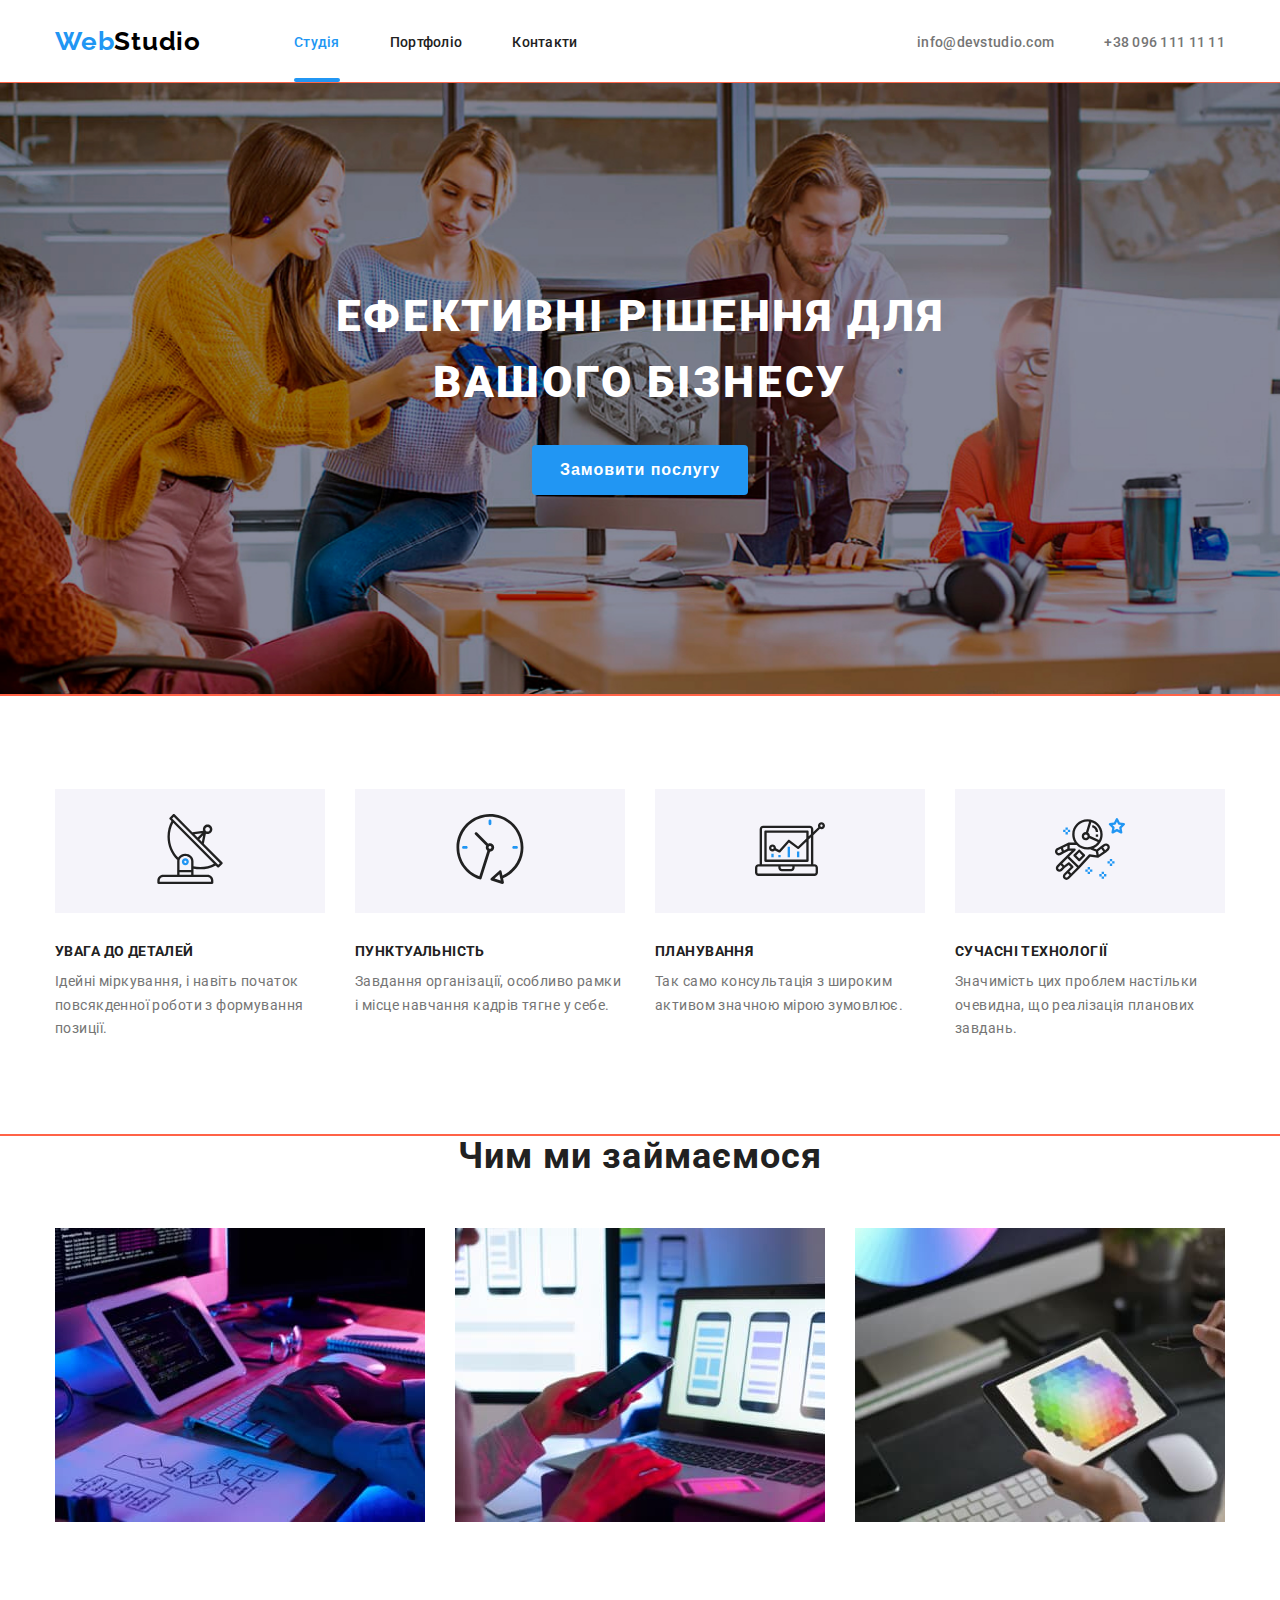
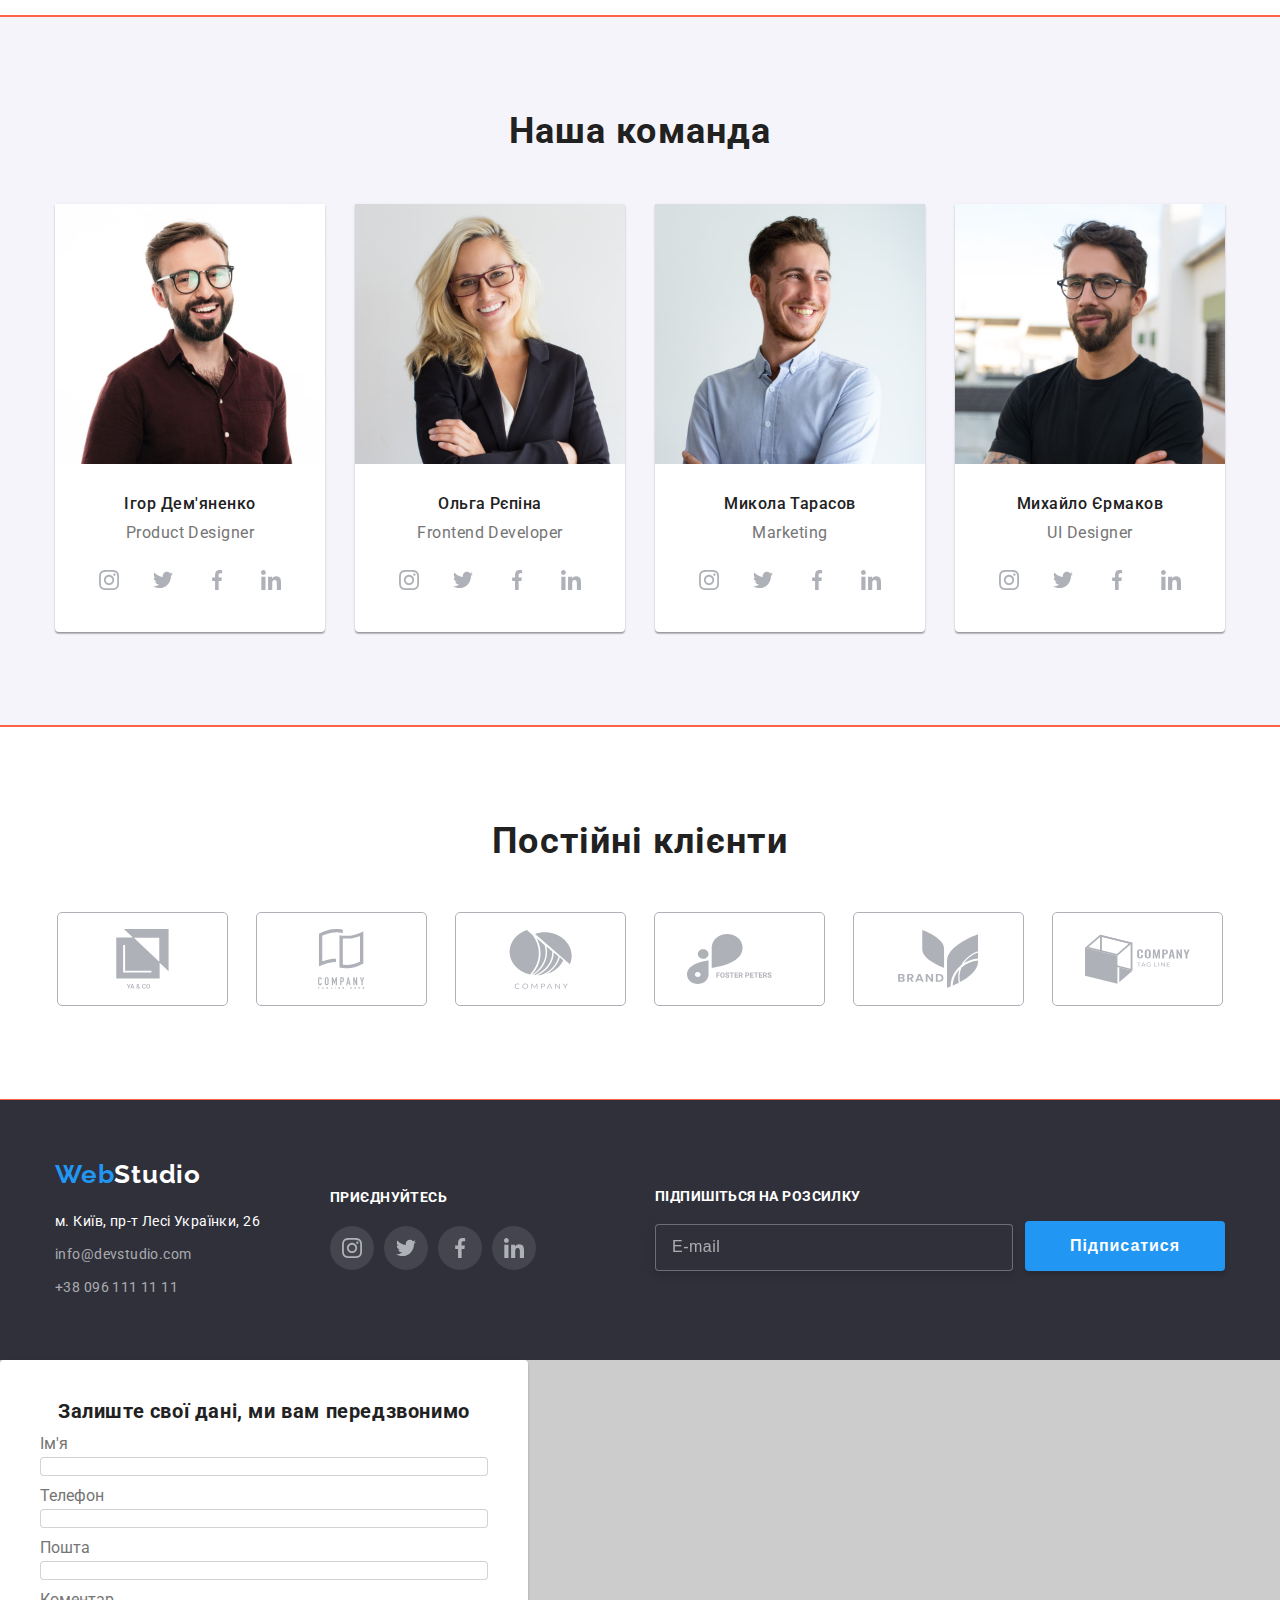
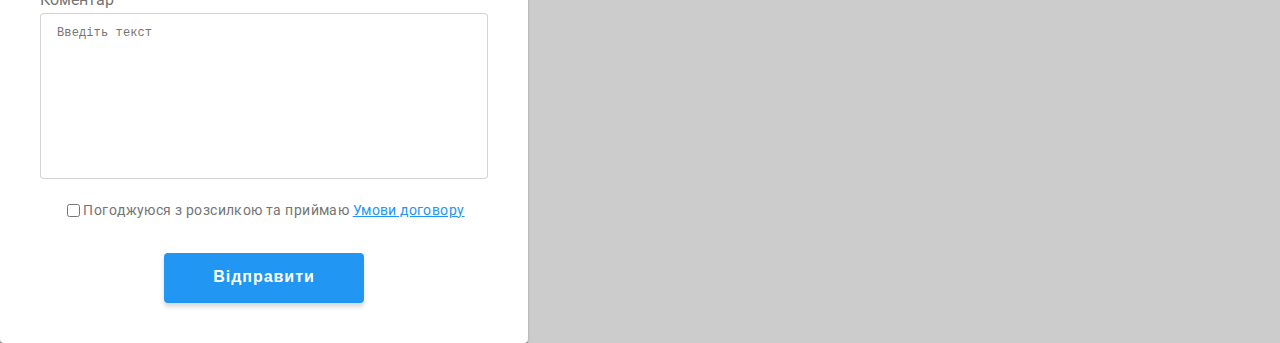
==== commit a7ce6fd8: "svg2" ====
--- a/index.html
+++ b/index.html
@@ -52,24 +52,45 @@
           <h2 class="hidden-title">наші переваги</h2>
           <ul class="benefits-list">
             <li class="benefits-items">
+              <div class="svg_wrapper">
+                <svg class="benefits-svg">
+                  <use href="./img/symbol-defs.svg#icon-benefitsantenna-1"></use>
+                </svg>
+              </div>
               <h3 class="benefits-header">увага до деталей</h3>
               <p class="benfits-txt">
                 Ідейні міркування, і навіть початок повсякденної роботи з формування позиції.
               </p>
             </li>
             <li class="benefits-items">
+              <div class="svg_wrapper">
+                <svg class="benefits-svg">
+                  <use href="./img/symbol-defs.svg#icon-benefitsclock-1"></use>
+                </svg>
+              </div>
               <h3 class="benefits-header">пунктуальність</h3>
               <p class="benfits-txt">
                 Завдання організації, особливо рамки і місце навчання кадрів тягне у себе.
               </p>
             </li>
             <li class="benefits-items">
+              <div class="svg_wrapper">
+                <svg class="benefits-svg">
+                  <use href="./img/symbol-defs.svg#icon-benefitsdiagram1"></use>
+                </svg>
+              </div>
               <h3 class="benefits-header">планування</h3>
               <p class="benfits-txt">
                 Так само консультація з широким активом значною мірою зумовлює.
               </p>
             </li>
             <li class="benefits-items">
+              <div class="svg_wrapper">
+                <svg class="benefits-svg">
+                  <use href="./img/symbol-defs.svg#icon-benefitsastronaut-1"></use>
+                </svg>
+              </div>
+
               <h3 class="benefits-header">сучасні технології</h3>
               <p class="benfits-txt">
                 Значимість цих проблем настільки очевидна, що реалізація планових завдань.
@@ -111,28 +132,28 @@
                   <li class="icon-items">
                     <a class="icon-linck" href="">
                       <svg class="icon-svg">
-                        <use href="./img/symbol-defs.svg#icon-instagram-1"></use>
-                      </svg>
-                    </a>
-                  </li>
-                  <li class="icon-items">
-                    <a class="icon-linck" href="">
-                      <svg class="icon-svg">
-                        <use href="./img/symbol-defs.svg#icon-twitter-1"></use>
-                      </svg>
-                    </a>
-                  </li>
-                  <li class="icon-items">
-                    <a class="icon-linck" href="">
-                      <svg class="icon-svg">
-                        <use href="./img/symbol-defs.svg#icon-facebook-1"></use>
-                      </svg>
-                    </a>
-                  </li>
-                  <li class="icon-items">
-                    <a class="icon-linck" href="">
-                      <svg class="icon-svg">
-                        <use href="./img/symbol-defs.svg#icon-linkedin-1"></use>
+                        <use href="./img/symbol-defs-social.svg#icon-instagram-1"></use>
+                      </svg>
+                    </a>
+                  </li>
+                  <li class="icon-items">
+                    <a class="icon-linck" href="">
+                      <svg class="icon-svg">
+                        <use href="./img/symbol-defs-social.svg#icon-twitter-1"></use>
+                      </svg>
+                    </a>
+                  </li>
+                  <li class="icon-items">
+                    <a class="icon-linck" href="">
+                      <svg class="icon-svg">
+                        <use href="./img/symbol-defs-social.svg#icon-facebook-1"></use>
+                      </svg>
+                    </a>
+                  </li>
+                  <li class="icon-items">
+                    <a class="icon-linck" href="">
+                      <svg class="icon-svg">
+                        <use href="./img/symbol-defs-social.svg#icon-linkedin-1"></use>
                       </svg>
                     </a>
                   </li>
@@ -148,28 +169,28 @@
                   <li class="icon-items">
                     <a class="icon-linck" href="">
                       <svg class="icon-svg">
-                        <use href="./img/symbol-defs.svg#icon-instagram-1"></use>
-                      </svg>
-                    </a>
-                  </li>
-                  <li class="icon-items">
-                    <a class="icon-linck" href="">
-                      <svg class="icon-svg">
-                        <use href="./img/symbol-defs.svg#icon-twitter-1"></use>
-                      </svg>
-                    </a>
-                  </li>
-                  <li class="icon-items">
-                    <a class="icon-linck" href="">
-                      <svg class="icon-svg">
-                        <use href="./img/symbol-defs.svg#icon-facebook-1"></use>
-                      </svg>
-                    </a>
-                  </li>
-                  <li class="icon-items">
-                    <a class="icon-linck" href="">
-                      <svg class="icon-svg">
-                        <use href="./img/symbol-defs.svg#icon-linkedin-1"></use>
+                        <use href="./img/symbol-defs-social.svg#icon-instagram-1"></use>
+                      </svg>
+                    </a>
+                  </li>
+                  <li class="icon-items">
+                    <a class="icon-linck" href="">
+                      <svg class="icon-svg">
+                        <use href="./img/symbol-defs-social.svg#icon-twitter-1"></use>
+                      </svg>
+                    </a>
+                  </li>
+                  <li class="icon-items">
+                    <a class="icon-linck" href="">
+                      <svg class="icon-svg">
+                        <use href="./img/symbol-defs-social.svg#icon-facebook-1"></use>
+                      </svg>
+                    </a>
+                  </li>
+                  <li class="icon-items">
+                    <a class="icon-linck" href="">
+                      <svg class="icon-svg">
+                        <use href="./img/symbol-defs-social.svg#icon-linkedin-1"></use>
                       </svg>
                     </a>
                   </li>
@@ -185,28 +206,28 @@
                   <li class="icon-items">
                     <a class="icon-linck" href="">
                       <svg class="icon-svg">
-                        <use href="./img/symbol-defs.svg#icon-instagram-1"></use>
-                      </svg>
-                    </a>
-                  </li>
-                  <li class="icon-items">
-                    <a class="icon-linck" href="">
-                      <svg class="icon-svg">
-                        <use href="./img/symbol-defs.svg#icon-twitter-1"></use>
-                      </svg>
-                    </a>
-                  </li>
-                  <li class="icon-items">
-                    <a class="icon-linck" href="">
-                      <svg class="icon-svg">
-                        <use href="./img/symbol-defs.svg#icon-facebook-1"></use>
-                      </svg>
-                    </a>
-                  </li>
-                  <li class="icon-items">
-                    <a class="icon-linck" href="">
-                      <svg class="icon-svg">
-                        <use href="./img/symbol-defs.svg#icon-linkedin-1"></use>
+                        <use href="./img/symbol-defs-social.svg#icon-instagram-1"></use>
+                      </svg>
+                    </a>
+                  </li>
+                  <li class="icon-items">
+                    <a class="icon-linck" href="">
+                      <svg class="icon-svg">
+                        <use href="./img/symbol-defs-social.svg#icon-twitter-1"></use>
+                      </svg>
+                    </a>
+                  </li>
+                  <li class="icon-items">
+                    <a class="icon-linck" href="">
+                      <svg class="icon-svg">
+                        <use href="./img/symbol-defs-social.svg#icon-facebook-1"></use>
+                      </svg>
+                    </a>
+                  </li>
+                  <li class="icon-items">
+                    <a class="icon-linck" href="">
+                      <svg class="icon-svg">
+                        <use href="./img/symbol-defs-social.svg#icon-linkedin-1"></use>
                       </svg>
                     </a>
                   </li>
@@ -222,28 +243,28 @@
                   <li class="icon-items">
                     <a class="icon-linck" href="">
                       <svg class="icon-svg">
-                        <use href="./img/symbol-defs.svg#icon-instagram-1"></use>
-                      </svg>
-                    </a>
-                  </li>
-                  <li class="icon-items">
-                    <a class="icon-linck" href="">
-                      <svg class="icon-svg">
-                        <use href="./img/symbol-defs.svg#icon-twitter-1"></use>
-                      </svg>
-                    </a>
-                  </li>
-                  <li class="icon-items">
-                    <a class="icon-linck" href="">
-                      <svg class="icon-svg">
-                        <use href="./img/symbol-defs.svg#icon-facebook-1"></use>
-                      </svg>
-                    </a>
-                  </li>
-                  <li class="icon-items">
-                    <a class="icon-linck" href="">
-                      <svg class="icon-svg">
-                        <use href="./img/symbol-defs.svg#icon-linkedin-1"></use>
+                        <use href="./img/symbol-defs-social.svg#icon-instagram-1"></use>
+                      </svg>
+                    </a>
+                  </li>
+                  <li class="icon-items">
+                    <a class="icon-linck" href="">
+                      <svg class="icon-svg">
+                        <use href="./img/symbol-defs-social.svg#icon-twitter-1"></use>
+                      </svg>
+                    </a>
+                  </li>
+                  <li class="icon-items">
+                    <a class="icon-linck" href="">
+                      <svg class="icon-svg">
+                        <use href="./img/symbol-defs-social.svg#icon-facebook-1"></use>
+                      </svg>
+                    </a>
+                  </li>
+                  <li class="icon-items">
+                    <a class="icon-linck" href="">
+                      <svg class="icon-svg">
+                        <use href="./img/symbol-defs-social.svg#icon-linkedin-1"></use>
                       </svg>
                     </a>
                   </li>
@@ -254,6 +275,57 @@
         </div>
       </section>
     </main>
+
+    <!-- CLIENTS -->
+    <section class="sectio-clients">
+      <div class="container">
+        <h2 class="clients-header">Постійні клієнти</h2>
+        <ul class="clients-list">
+          <li class="clients-items">
+            <a href="" class="clients-link">
+              <svg class="clients-svg">
+                <use href="./img/symbol-defs-clients.svg#icon-benefitsyaco"></use>
+              </svg>
+            </a>
+          </li>
+          <li class="clients-items">
+            <a href="" class="clients-link">
+              <svg class="clients-svg">
+                <use href="./img/symbol-defs-clients.svg#icon-benefitstaglinecompany"></use>
+              </svg>
+            </a>
+          </li>
+          <li class="clients-items">
+            <a href="" class="clients-link">
+              <svg class="clients-svg">
+                <use href="./img/symbol-defs-clients.svg#icon-benefitscompany"></use>
+              </svg>
+            </a>
+          </li>
+          <li class="clients-items">
+            <a href="" class="clients-link">
+              <svg class="clients-svg">
+                <use href="./img/symbol-defs-clients.svg#icon-benefitsfoster"></use>
+              </svg>
+            </a>
+          </li>
+          <li class="clients-items">
+            <a href="" class="clients-link">
+              <svg class="clients-svg">
+                <use href="./img/symbol-defs-clients.svg#icon-benefitsbrand"></use>
+              </svg>
+            </a>
+          </li>
+          <li class="clients-items">
+            <a href="" class="clients-link">
+              <svg class="clients-svg">
+                <use href="./img/symbol-defs-clients.svg#icon-benefitstagline"></use>
+              </svg>
+            </a>
+          </li>
+        </ul>
+      </div>
+    </section>
 
     <!-- FOOTER -->
     <footer class="footer">
@@ -283,28 +355,28 @@
             <li class="icon-items">
               <a class="icon-linck" href="">
                 <svg class="icon-svg">
-                  <use href="./img/symbol-defs.svg#icon-instagram-1"></use>
+                  <use href="./img/symbol-defs-social.svg#icon-instagram-1"></use>
                 </svg>
               </a>
             </li>
             <li class="icon-items">
               <a class="icon-linck" href="">
                 <svg class="icon-svg">
-                  <use href="./img/symbol-defs.svg#icon-twitter-1"></use>
+                  <use href="./img/symbol-defs-social.svg#icon-twitter-1"></use>
                 </svg>
               </a>
             </li>
             <li class="icon-items">
               <a class="icon-linck" href="">
                 <svg class="icon-svg">
-                  <use href="./img/symbol-defs.svg#icon-facebook-1"></use>
+                  <use href="./img/symbol-defs-social.svg#icon-facebook-1"></use>
                 </svg>
               </a>
             </li>
             <li class="icon-items">
               <a class="icon-linck" href="">
                 <svg class="icon-svg">
-                  <use href="./img/symbol-defs.svg#icon-linkedin-1"></use>
+                  <use href="./img/symbol-defs-social.svg#icon-linkedin-1"></use>
                 </svg>
               </a>
             </li>
--- a/css/style.css
+++ b/css/style.css
@@ -225,10 +225,38 @@
   padding-top: 94px;
   padding-bottom: 94px;
 }
-
+.benefits-items {
+  width: 270px;
+}
 .benefits-list {
   display: flex;
   gap: 30px;
+} 
+.svg_wrapper {
+  padding: 25px 100px;
+  width: 100%;
+  background: var(--bg-team-color);
+}
+.benefits-svg {
+  width: 70px;
+  height: 70px;
+}
+.benefits-header {
+  margin-top: 30px;
+  font-weight: 700;
+  font-size: 14px;
+  line-height: 1.2;
+  letter-spacing: 0.03em;
+  text-transform: uppercase;
+  color: #212121;
+}
+.benfits-txt {
+  margin-top: 10px;
+  font-weight: 400;
+  font-size: 14px;
+  line-height: 1.7;
+  letter-spacing: 0.03em;
+  color: var(--sub-text-color);
 }
 
 /* activity */
@@ -331,7 +359,7 @@
   height: 44px;
   border-radius: 50%;
   color: var(--icon-colr);
-  /* background-color: var(--white-main-color); */
+  
 }
 .icon-linck:focus,
 .icon-linck:hover {
@@ -342,6 +370,46 @@
 .icon-svg {
   width: 20px;
   height: 20px;
+  fill: currentColor;
+}
+
+
+/* CLIENTS */
+.sectio-clients {
+  padding-top: 94px;
+  padding-bottom: 94px;
+}
+.clients-header {
+  font-weight: 700;
+  font-size: 36px;
+  line-height: 1.2;
+  text-align: center;
+  letter-spacing: 0.03em;
+  color: var(--main-text-color);
+}
+.clients-list {
+  margin-top: 50px;
+  display: flex;
+  justify-content: center;
+  gap: 30px;
+}
+.clients-link{
+  padding: 16px 32px;
+  display: flex;
+  justify-content: center;
+  align-items: center;
+  outline: 1px solid #AFB1B8;
+  border-radius: 4px;
+  color: var(--icon-colr);
+}
+.clients-link:focus,
+.clients-link:hover {
+  outline: 1px solid #2196F3;
+  color: var(--main-color);
+}
+.clients-svg {
+  width: 105px;
+  height: 60px;
   fill: currentColor;
 }
 
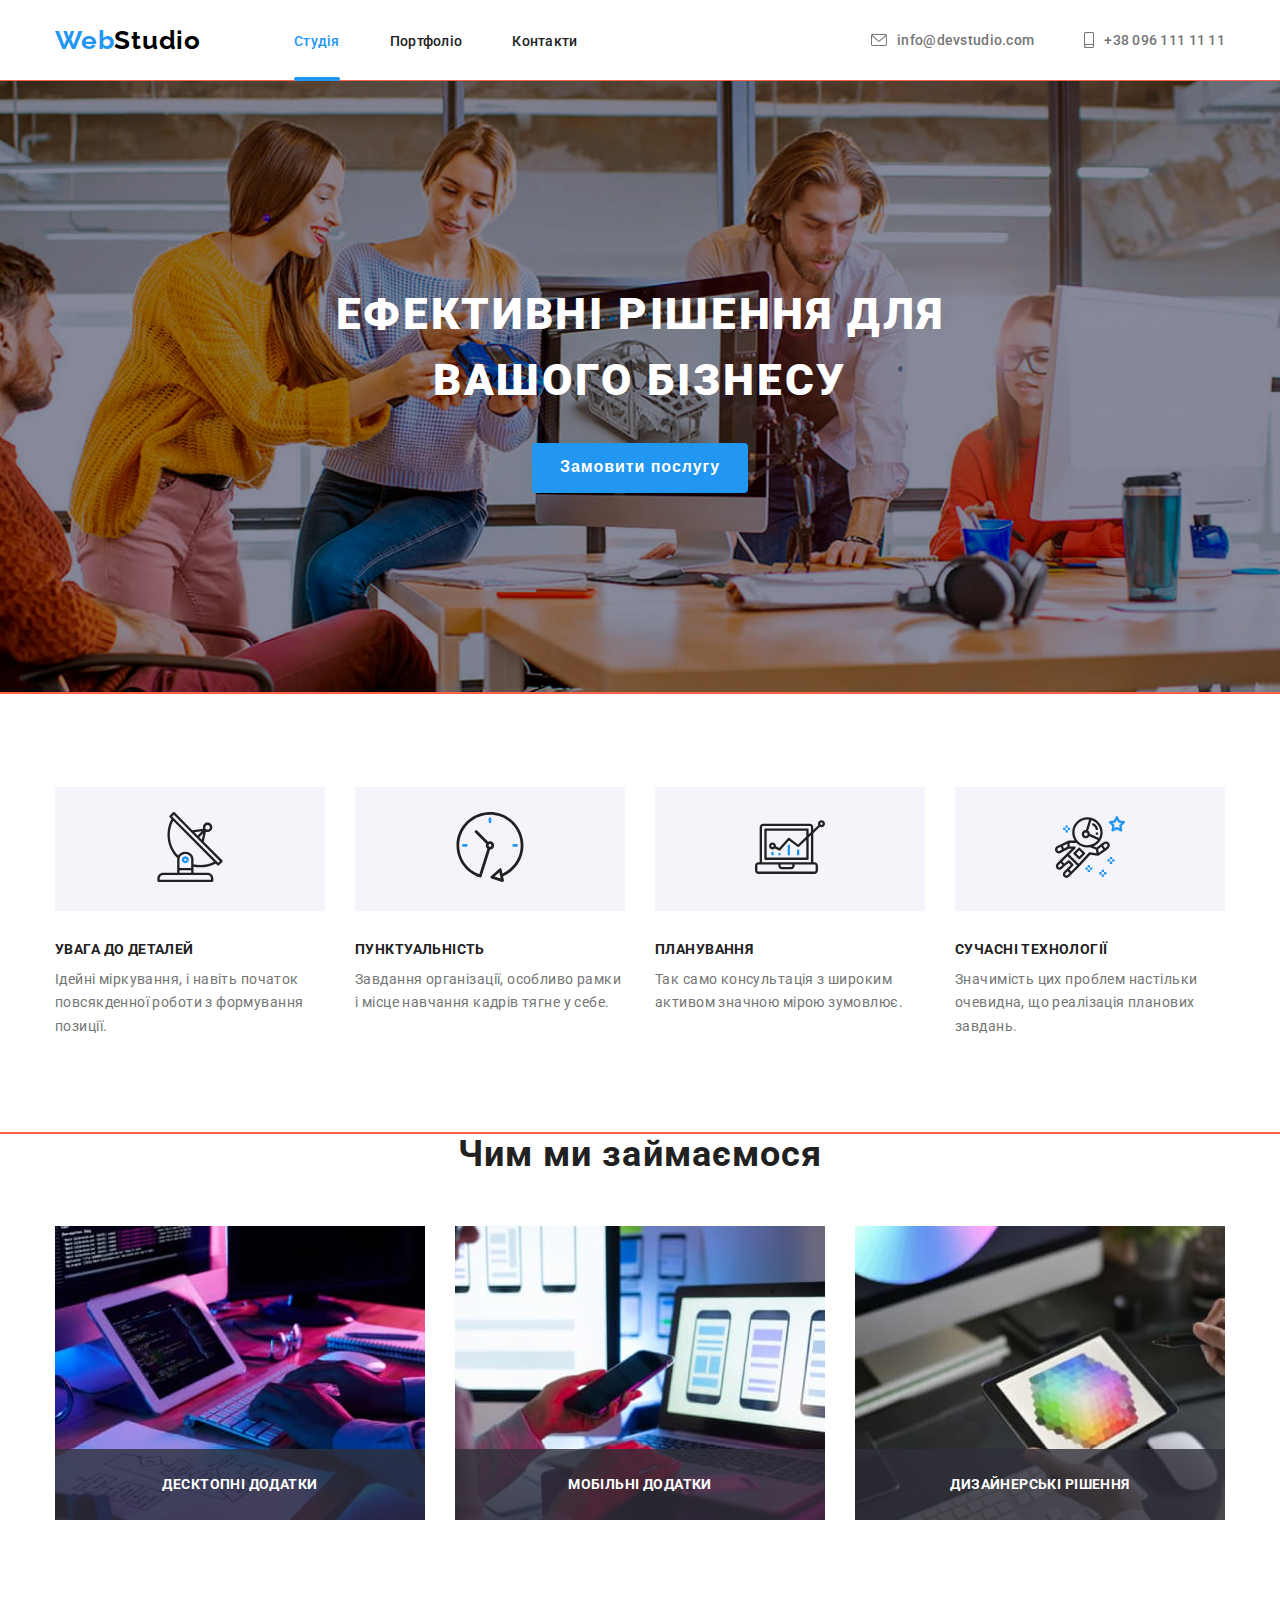
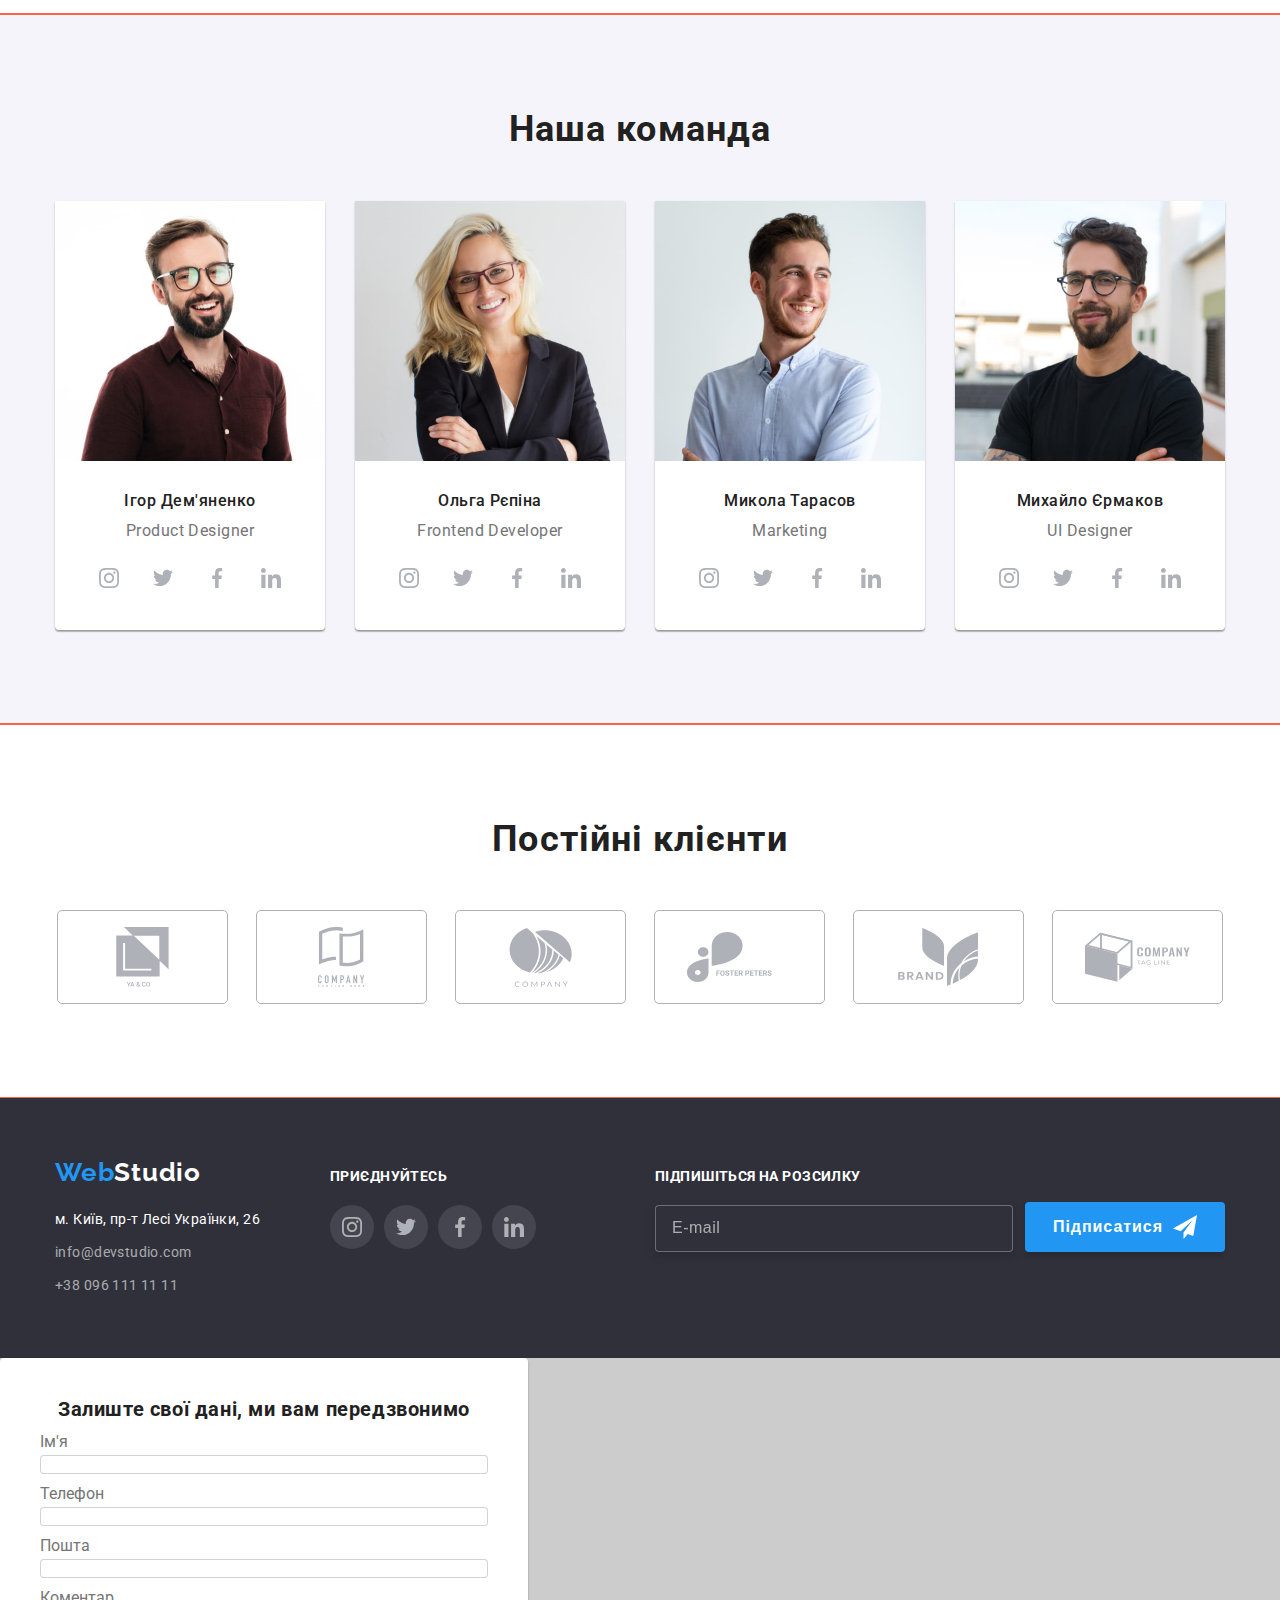
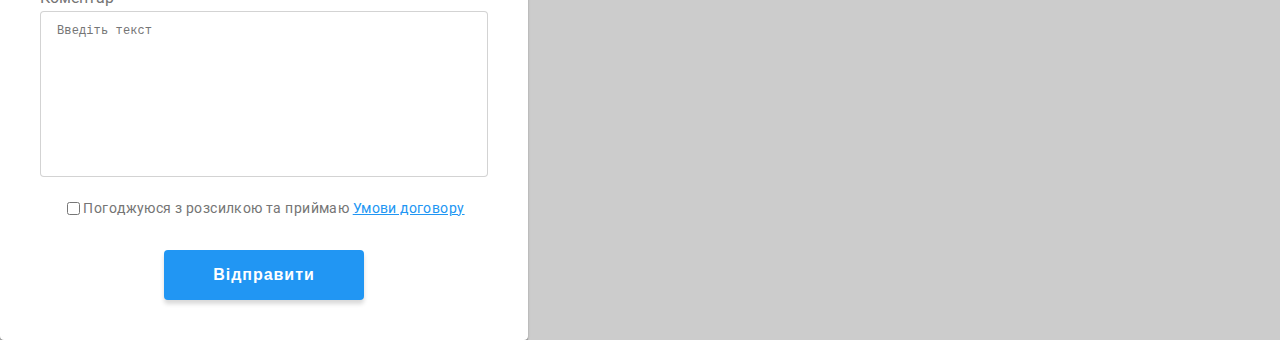
==== commit 4ddac228: "first page" ====
--- a/index.html
+++ b/index.html
@@ -27,10 +27,20 @@
         <address class="addres-upper">
           <ul class="addres-list-upper">
             <li class="addres-items-upper">
-              <a class="addres-link-upper" href="mailto:info@devstudio.com">info@devstudio.com</a>
+              <a class="addres-link-upper" href="mailto:info@devstudio.com"
+                ><svg class="svg-addres">
+                  <use href="./img/symbol-defs-addres.svg#icon-konvert1"></use>
+                </svg>
+                info@devstudio.com</a
+              >
             </li>
             <li class="addres-items-upper">
-              <a class="addres-link-upper" href="tel:+380961111111">+38 096 111 11 11</a>
+              <a class="addres-link-upper" href="tel:+380961111111"
+                ><svg class="svg-addres phone-svg">
+                  <use href="./img/symbol-defs-addres.svg#icon-smartphone1"></use>
+                </svg>
+                +38 096 111 11 11</a
+              >
             </li>
           </ul>
         </address>
@@ -107,12 +117,21 @@
           <ul class="activity-list">
             <li class="activity-items">
               <img class="activity-img" src="./img/pic1.1.jpg" alt="keyboard" width="370" />
+              <div class="activity-subheader-wrapper">
+                <h3 class="activity-subheader">Десктопні додатки</h3>
+              </div>
             </li>
             <li class="activity-items">
               <img class="activity-img" src="./img/pic2.1.jpg" alt="phone" width="370" />
+              <div class="activity-subheader-wrapper">
+                <h3 class="activity-subheader">Мобільні додатки</h3>
+              </div>
             </li>
             <li class="activity-items">
               <img class="activity-img" src="./img/pic3.1.jpg" alt="tablet" width="370" />
+              <div class="activity-subheader-wrapper">
+                <h3 class="activity-subheader">Дизайнерські рішення</h3>
+              </div>
             </li>
           </ul>
         </div>
@@ -388,7 +407,12 @@
             <label class="label-form" for="mail">Підпишіться на розсилку</label>
             <input class="input-form" type="email" name="mail" id="mail" placeholder="E-mail" />
           </div>
-          <button class="form-btn" type="submit">Підписатися</button>
+          <button class="form-btn" type="submit">
+            Підписатися
+            <svg width="24px" height="24px">
+              <use href="./img/symbol-defs-clients.svg#icon-benefitsplain"></use>
+            </svg>
+          </button>
         </div>
       </div>
     </footer>
--- a/css/style.css
+++ b/css/style.css
@@ -113,6 +113,19 @@
   display: flex;
   gap: 50px;
 }
+.svg-addres:hover {
+  color: var(--main-color);
+}
+.svg-addres {
+  margin-right: 10px;
+  width: 16px;
+  height: 12px;
+  fill: currentColor;
+}
+.phone-svg {
+  height: 16px;
+  width: 10px;
+}
 
 .nav-link {
   position: relative;
@@ -161,6 +174,8 @@
 }
 
 .addres-link-upper {
+  display: flex;
+  align-items: center;
   text-decoration: none;
   font-style: normal;
   font-weight: 500;
@@ -278,6 +293,26 @@
   display: flex;
   gap: 30px;
 }
+.activity-items {
+  position: relative;
+}
+
+.activity-subheader-wrapper{
+  bottom: 0;
+  width: 100%;
+  padding: 27px;
+  position: absolute;
+  background: rgba(47, 48, 58, 0.8);
+}
+.activity-subheader {
+  font-weight: 700;
+  font-size: 14px;
+  line-height: 1.2;
+  text-align: center;
+  letter-spacing: 0.03em;
+  text-transform: uppercase;
+  color: var(--white-main-color);
+}
 
 .activity-img {
   display: block;
@@ -423,7 +458,7 @@
 }
 .footer-container {
   display: flex;
-  align-items: center;
+  align-items: baseline;
 }
 
 .logo-footer {
@@ -538,6 +573,10 @@
 }
 
 .form-btn {
+  display: inline-flex;
+  align-items:center;
+  justify-content: center;
+  gap: 10px;
   width: 200px;
   height: 50px;
   background: var(--main-color);
